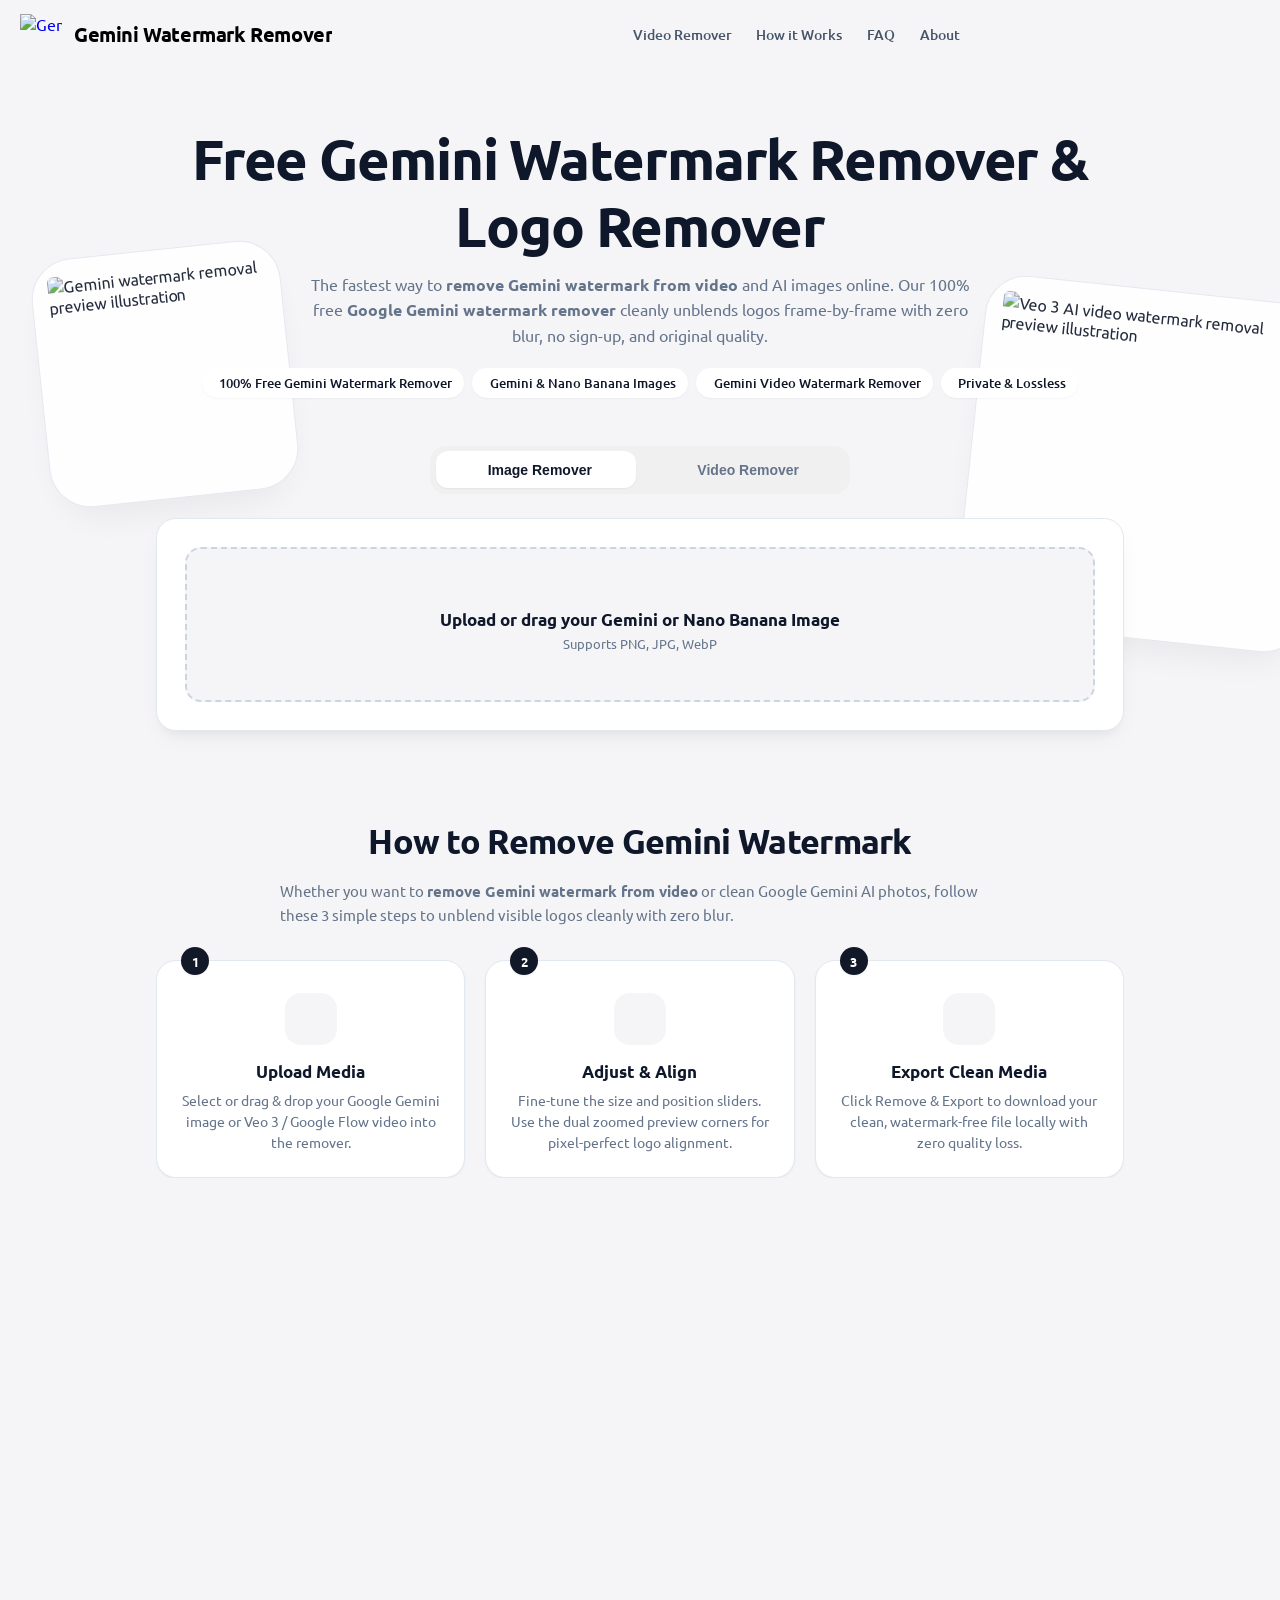
==== index.html @ 5ba31fec "added auto detect via brush" ====
<!DOCTYPE html>
<html lang="en">

<head>
  <meta charset="UTF-8" />
  <meta name="viewport" content="width=device-width, initial-scale=1.0" />
  <title>Gemini Watermark Remover &amp; Logo Remover – Free Video &amp; Image Tool</title>
  <meta name="description"
    content="Free Gemini watermark remover &amp; logo remover. Remove Google Gemini watermark from video and AI images online with zero blur, no sign-up, and original quality." />
  <meta name="keywords"
    content="gemini watermark remover, gemini logo remover, remove gemini watermark, gemini watermark remover video, gemini video watermark remover, gemini watermark remover free, remove gemini watermark from video, gemini remove watermark, gemini logo remover from video, remove watermark gemini, google flow watermark remover, gemini omni watermark remover, nano banana watermark remover, veo 3 watermark remover" />
  <meta name="robots" content="index, follow" />
  <meta name="theme-color" content="#ffffff" />
  <meta name="apple-mobile-web-app-capable" content="yes" />
  <meta name="apple-mobile-web-app-status-bar-style" content="default" />
  <meta name="apple-mobile-web-app-title" content="Gemini Remover" />
  <link rel="icon" type="image/png"
    href="./assets/favicon-96x96.png" sizes="96x96" />
  <link rel="icon" type="image/svg+xml"
    href="./assets/favicon.svg" />
  <link rel="shortcut icon" href="./assets/favicon.ico" />
  <link rel="apple-touch-icon" sizes="180x180"
    href="./assets/apple-touch-icon.png" />
  <link rel="manifest" href="./assets/site.webmanifest" />


  <!-- Open Graph / Facebook -->
  <meta property="og:site_name" content="Gemini Watermark Remover" />
  <meta property="og:type" content="website" />
  <meta property="og:title" content="Gemini Watermark Remover &amp; Logo Remover – Free Video &amp; Image Tool" />
  <meta property="og:description"
    content="Free Gemini watermark remover &amp; logo remover. Remove Google Gemini watermark from video and AI images online with zero blur, no sign-up, and original quality." />
  <meta property="og:locale" content="en_US" />

  <!-- Twitter -->
  <meta property="twitter:card" content="summary_large_image" />
  <meta property="twitter:title" content="Gemini Watermark Remover &amp; Logo Remover – Free Video &amp; Image Tool" />
  <meta property="twitter:description"
    content="Free Gemini watermark remover &amp; logo remover. Remove Google Gemini watermark from video and AI images online with zero blur, no sign-up, and original quality." />

  <!-- Structured Data (JSON-LD) -->
  <script type="application/ld+json">
{
  "@context": "https://schema.org",
  "@graph": [
    {
      "@type": [
        "SoftwareApplication",
        "WebApplication"
      ],
      "name": "Gemini Watermark Remover",
      "alternateName": [
        "Google Gemini Watermark Remover",
        "Remove Gemini Watermark",
        "Gemini Logo Remover",
        "Gemini Video Watermark Remover",
        "Gemini Watermark Remover Video",
        "Gemini Logo Remover from Video",
        "Remove Gemini Watermark from Video",
        "Gemini Watermark Remover Free",
        "Gemini Remove Watermark",
        "Google Flow Watermark Remover",
        "Gemini Omni Video Remover",
        "Gemini Nano Banana Watermark Remover",
        "Veo 3 Watermark Remover"
      ],
      "inLanguage": "en",
      "operatingSystem": "All, Web Browser",
      "applicationCategory": "MultimediaApplication",
      "applicationSubCategory": "Image and Video Editor",
      "browserRequirements": "Requires HTML5 Canvas and WebCodecs support",
      "isAccessibleForFree": true,
      "description": "Free online watermark remover and logo remover for Google Gemini videos (Omni, Flow, Veo) and AI images using mathematical alpha unblending with zero blur.",
      "offers": {
        "@type": "Offer",
        "price": "0",
        "priceCurrency": "USD"
      },
      "featureList": [
        "100% Client-Side Private Processing (No Server Uploads)",
        "Mathematical Alpha Unblending (Zero Quality Loss & No Blur)",
        "Gemini & Nano Banana Image Watermark Remover (PNG, JPG, WebP)",
        "Gemini Omni & Google Flow AI Video Watermark Remover (MP4, WebM, MOV)",
        "Google Veo 3 Video Watermark Unblending with Audio Preservation",
        "Real-time Live Tuner with Dual Zoomed Previews & Model Presets",
        "100% Free with No File Limits and No Sign-up Required"
      ]
    },
    {
      "@type": "WebSite",
      "name": "Gemini Watermark Remover",
      "alternateName": "Remove Gemini Watermark Online",
      "description": "Free online Gemini and Google Flow watermark remover for Gemini Omni videos, Veo clips, and Nano Banana AI images.",
      "inLanguage": "en"
    },
    {
      "@type": "BreadcrumbList",
      "itemListElement": [
        {
          "@type": "ListItem",
          "position": 1,
          "name": "Home"
        }
      ]
    },
    {
      "@type": "HowTo",
      "name": "How to Remove Gemini Watermark from Video &amp; Images",
      "description": "Step-by-step guide to remove visible Google Gemini watermarks and logos from AI videos and images directly in your browser without quality loss.",
      "step": [
        {
          "@type": "HowToStep",
          "position": 1,
          "name": "Upload Media",
          "text": "Select or drag & drop your Google Gemini image (PNG, JPG, WebP) or Gemini video (MP4, WebM, MOV) into the watermark remover tool."
        },
        {
          "@type": "HowToStep",
          "position": 2,
          "name": "Adjust & Align",
          "text": "Choose a model preset (Nano Banana, Omni/Flow, or Veo) or fine-tune sliders. Use the dual zoomed preview corners for pixel-perfect alignment over the visible logo."
        },
        {
          "@type": "HowToStep",
          "position": 3,
          "name": "Export Clean Media",
          "text": "Click Remove & Export to generate your watermark-free file locally in your browser with zero quality loss."
        }
      ]
    },
    {
      "@type": "FAQPage",
      "mainEntity": [
        {
          "@type": "Question",
          "name": "How to remove Gemini watermark from video and AI images?",
          "acceptedAnswer": {
            "@type": "Answer",
            "text": "To remove Gemini watermark from video (Google Flow, Gemini Omni, Veo) or Nano Banana AI images, simply upload your file into our Gemini watermark remover free tool above. Our tool mathematically unblends the transparent logo pixel-by-pixel, restoring 100% of your original media clarity without any blurry AI smudge."
          }
        },
        {
          "@type": "Question",
          "name": "How does this Gemini logo remover work?",
          "acceptedAnswer": {
            "@type": "Answer",
            "text": "Google Gemini embeds a transparent logo mask into generated images and Veo videos using alpha blending. Instead of guessing pixels like AI object removers, our Gemini logo remover applies the exact reverse mathematical formula Original = (Watermarked - Logo * Alpha) / (1 - Alpha) to unblend the watermark pixel-by-pixel with zero quality loss."
          }
        },
        {
          "@type": "Question",
          "name": "Is this Gemini watermark remover free to use?",
          "acceptedAnswer": {
            "@type": "Answer",
            "text": "Yes, our Gemini watermark remover free online tool is 100% free with no limits! There are no hidden subscription fees, no user registration required, no file count limits, and no secondary watermarks added to your exported files."
          }
        },
        {
          "@type": "Question",
          "name": "Does this tool work on Google Gemini Nano Banana images?",
          "acceptedAnswer": {
            "@type": "Answer",
            "text": "Yes! 'Nano Banana' is the widely recognized codename for Google's conversational Gemini image generation model. Our tool is optimized to detect and reverse the 4-point sparkle watermark on Nano Banana images with 100% mathematical precision and zero blur."
          }
        },
        {
          "@type": "Question",
          "name": "Can I remove watermarks from Google Flow and Gemini Omni videos?",
          "acceptedAnswer": {
            "@type": "Answer",
            "text": "Yes! Our browser engine directly cleans visible watermarks from Google Flow studio videos and Gemini Omni multimodal clips (MP4, WebM, MOV) frame-by-frame using WebCodecs, fully preserving your original audio."
          }
        },
        {
          "@type": "Question",
          "name": "Can I remove Gemini watermark from Veo 3 videos and Imagen 3 photos?",
          "acceptedAnswer": {
            "@type": "Answer",
            "text": "Yes! Our tool fully supports Google Gemini Imagen 3 / Nano Banana images (PNG, JPG, WebP) and Gemini Veo 3 / Google Flow / Omni AI videos (MP4, WebM, MOV) with full audio preservation and GPU-accelerated WebCodecs."
          }
        },
        {
          "@type": "Question",
          "name": "Can I turn off watermarks directly in Google Gemini settings?",
          "acceptedAnswer": {
            "@type": "Answer",
            "text": "No. Google Gemini does not offer any setting, toggle, or prompt command to turn off visible watermarks or SynthID. Google automatically and permanently embeds the transparent 4-point sparkle logo on all Imagen 3 images and Veo videos for AI provenance. The only reliable way to get a clean, watermark-free image or video without blurry AI inpainting is by using our free online Gemini watermark remover tool above."
          }
        },
        {
          "@type": "Question",
          "name": "What is the difference between visual Gemini logo and SynthID?",
          "acceptedAnswer": {
            "@type": "Answer",
            "text": "Visual watermarks are the transparent 4-point sparkle logos seen in the corner of images and videos, which our tool removes cleanly. SynthID is an imperceptible cryptographic watermark embedded directly into pixel noise by Google DeepMind for AI detection that does not affect visual appearance."
          }
        },
        {
          "@type": "Question",
          "name": "Why is mathematical watermark removal better than AI inpainting?",
          "acceptedAnswer": {
            "@type": "Answer",
            "text": "AI inpainting tools guess what lies beneath the watermark by blurring or smudging pixels, causing loss of detail. Mathematical alpha unblending subtracts the exact transparency values of the Gemini logo, revealing the actual sharp original pixels underneath."
          }
        },
        {
          "@type": "Question",
          "name": "Are my images and videos kept private and secure?",
          "acceptedAnswer": {
            "@type": "Answer",
            "text": "Absolutely. All image and video processing is executed 100% locally inside your web browser using HTML5 Canvas and WebCodecs APIs. Your files are never uploaded, stored, or transmitted to any external server."
          }
        },
        {
          "@type": "Question",
          "name": "What image and video file formats are supported?",
          "acceptedAnswer": {
            "@type": "Answer",
            "text": "We support all major formats: Images (PNG, JPG, WebP) and Videos (MP4, WebM, MOV) with instant browser downloads."
          }
        },
        {
          "@type": "Question",
          "name": "Can I use this Gemini watermark remover on mobile phones and tablets?",
          "acceptedAnswer": {
            "@type": "Answer",
            "text": "Yes! The website is fully mobile-responsive and works seamlessly on smartphones and tablets across iOS (Safari) and Android (Chrome/Edge/Firefox)."
          }
        }
      ]
    }
  ]
}
  </script>
  <!-- Performance Resource Hints & Font Preconnects -->
  <link rel="preconnect" href="https://fonts.googleapis.com">
  <link rel="preconnect" href="https://fonts.gstatic.com" crossorigin>
  <link rel="dns-prefetch" href="https://code.iconify.design">
  <link href="https://fonts.googleapis.com/css2?family=Ubuntu:wght@400;500;700&display=swap" rel="stylesheet">
  <link rel="stylesheet" href="./style.css" />
  <script defer src="https://code.iconify.design/iconify-icon/1.0.7/iconify-icon.min.js"></script>
</head>

<body>

  <!-- Top Navigation Header -->
  <header class="app-header">
    <div class="header-container">
      <a href="./" class="brand" title="Gemini Watermark Remover">
        <img src="./assets/logo.webp" alt="Gemini Watermark Remover Logo" width="42" height="42" decoding="async"
          fetchpriority="high" style="object-fit: cover;" />
        <div class="brand-text">
          <span class="brand-title">Gemini Watermark Remover</span>
        </div>
      </a>

      <!-- Desktop Navigation Menu -->
      <nav class="nav-menu" aria-label="Main Navigation">
        <a href="#panel-video" class="nav-link" id="nav-link-video">Video Remover</a>
        <a href="#how-it-works" class="nav-link">How it Works</a>
        <a href="#faq" class="nav-link">FAQ</a>
        <a href="./about.html" class="nav-link">About</a>

</nav>

      <!-- Hamburger Menu Toggle Button (Mobile Only) -->
      <button type="button" id="mobile-menu-btn" class="mobile-menu-toggle" aria-label="Toggle navigation menu"
        aria-expanded="false">
        <iconify-icon icon="ph:list-bold" class="icon-hamburger" width="22"></iconify-icon>
        <iconify-icon icon="ph:x-bold" class="icon-close hidden" width="22"></iconify-icon>
      </button>

      <div id="header-actions" class="header-actions">
        <!-- Mobile Navigation Menu (visible inside mobile dropdown) -->
        <div class="mobile-nav-links">
          <a href="#panel-video" class="mobile-nav-link" id="mobile-nav-link-video">
            <iconify-icon icon="ph:video-bold" width="18"></iconify-icon>
            <span>Video Remover</span>
          </a>
          <a href="#models-showcase" class="mobile-nav-link">
            <iconify-icon icon="ph:cpu-bold" width="18"></iconify-icon>
            <span>Supported Models</span>
          </a>
          <a href="#how-it-works" class="mobile-nav-link">
            <iconify-icon icon="ph:info-bold" width="18"></iconify-icon>
            <span>How it Works</span>
          </a>
          <a href="#guide" class="mobile-nav-link">
            <iconify-icon icon="ph:book-open-bold" width="18"></iconify-icon>
            <span>Removal Guide</span>
          </a>
          <a href="#comparison" class="mobile-nav-link">
            <iconify-icon icon="ph:git-diff-bold" width="18"></iconify-icon>
            <span>Comparison</span>
          </a>
          <a href="#features" class="mobile-nav-link">
            <iconify-icon icon="ph:shield-check-bold" width="18"></iconify-icon>
            <span>Features</span>
          </a>
          <a href="#faq" class="mobile-nav-link">
            <iconify-icon icon="ph:question-bold" width="18"></iconify-icon>
            <span>FAQ</span>
          </a>
          <a href="./about.html" class="mobile-nav-link">
            <iconify-icon icon="ph:info-bold" width="18"></iconify-icon>
            <span>About Us</span>
          </a>
          <a href="./contact.html" class="mobile-nav-link">
            <iconify-icon icon="ph:envelope-simple-bold" width="18"></iconify-icon>
            <span>Contact Us</span>
          </a>

        </div>

      </div>
    </div>
  </header>

  <main class="container">
    <!-- Hero Section -->
    <div class="hero-section">
      <h1 class="hero-title">Free Gemini Watermark Remover &amp; Logo Remover</h1>
      <p class="hero-description">
        The fastest way to <strong>remove Gemini watermark from video</strong> and AI images online. Our 100% free
        <strong>Google Gemini watermark remover</strong> cleanly unblends logos frame-by-frame with zero blur, no
        sign-up, and original quality.
      </p>
      <div class="hero-badges">
        <span class="hero-badge-pill"><iconify-icon icon="ph:sparkle-bold" width="15"
            style="color: #059669;"></iconify-icon> 100% Free Gemini Watermark Remover</span>
        <span class="hero-badge-pill"><iconify-icon icon="ph:image-square-bold" width="15"
            style="color: #2563eb;"></iconify-icon> Gemini &amp; Nano Banana Images</span>
        <a href="#panel-video" class="hero-badge-pill hero-badge-link" id="hero-badge-video-link"><iconify-icon
            icon="ph:video-camera-bold" width="15" style="color: #7c3aed;"></iconify-icon> Gemini Video Watermark
          Remover</a>
        <span class="hero-badge-pill"><iconify-icon icon="ph:shield-check-bold" width="15"
            style="color: #0d9488;"></iconify-icon> Private &amp; Lossless</span>
      </div>
    </div>

    <!-- Left Decorative Background Frame -->
    <div class="hero-bg-frame-container left" aria-hidden="true">
      <div class="hero-bg-frame">
        <img src="./assets/bg1.webp" alt="Gemini watermark removal preview illustration" class="hero-bg-img" width="250"
          height="250" loading="lazy" decoding="async" fetchpriority="low" />
      </div>
    </div>

    <!-- Right Decorative Background Frame -->
    <div class="hero-bg-frame-container right" aria-hidden="true">
      <div class="hero-bg-frame">
        <img src="./assets/bg2.webp" alt="Veo 3 AI video watermark removal preview illustration" class="hero-bg-img"
          width="350" height="350" loading="lazy" decoding="async" fetchpriority="low" />
      </div>
    </div>

    <!-- Tab Switcher -->
    <div class="tab-container">
      <button id="tab-image" class="tab-btn active">
        <iconify-icon icon="ph:image-bold" width="18"></iconify-icon>
        <span>Image Remover</span>
      </button>
      <button id="tab-video" class="tab-btn">
        <iconify-icon icon="ph:video-bold" width="18"></iconify-icon>
        <span>Video Remover</span>
      </button>
    </div>

    <!-- Image Removal Panel -->
    <section id="panel-image" class="card">
      <div id="img-dropzone" class="dropzone">
        <div class="dropzone-icon">
          <iconify-icon icon="ph:upload-simple-bold"></iconify-icon>
        </div>
        <p class="dropzone-title">Upload or drag your Gemini or Nano Banana Image</p>
        <p class="dropzone-sub">Supports PNG, JPG, WebP</p>
        <input id="img-input" type="file" accept="image/*" class="hidden" />
      </div>

      <!-- Image Staging Card (After Upload, Before Tuner) -->
      <div id="img-staging-card" class="staging-card hidden">
        <div class="checker staging-preview-box">
          <img id="img-staging-preview" src="" alt="Uploaded Gemini Image" />
        </div>
        <div class="staging-meta">
          <p id="img-staging-filename" class="staging-filename"></p>
          <p id="img-staging-dims" class="staging-dims"></p>
        </div>
        <div class="staging-actions">
          <button id="btn-img-auto-detect" type="button" class="btn btn-primary">
            <iconify-icon icon="ph:sparkle-bold" width="18"></iconify-icon>
            <span>Try Auto Detect</span>
          </button>
          <button id="btn-img-change-file" type="button" class="btn btn-secondary text-xs">
            <iconify-icon icon="ph:arrows-clockwise" width="16"></iconify-icon>
            <span>Change Image</span>
          </button>
        </div>
      </div>

      <!-- Image Tuner & Live Preview Container -->
      <div id="img-tuner-container" class="tuner-container hidden">
        <div id="img-detect-badge" class="detect-badge hidden"></div>
        <div class="tuner-preview-row">
          <div class="tuner-canvas-box main-box">
            <span class="canvas-title">
              <iconify-icon icon="ph:frame-corners" width="14"></iconify-icon>
              Preview (Full Frame)
            </span>
            <div class="canvas-wrapper">
              <canvas id="img-main-canvas"></canvas>
            </div>
          </div>
          <div class="tuner-canvas-box zoom-box">
            <div class="zoom-card">
              <span class="canvas-title text-blue-600">
                <iconify-icon icon="ph:magnifying-glass-plus" width="14"></iconify-icon>
                Zoomed Original
              </span>
              <div class="canvas-wrapper">
                <canvas id="img-zoom-canvas" width="200" height="200"></canvas>
              </div>
            </div>
            <div class="zoom-card">
              <span class="canvas-title text-green-600">
                <iconify-icon icon="ph:check-circle" width="14"></iconify-icon>
                Zoomed Cleaned
              </span>
              <div class="canvas-wrapper">
                <canvas id="img-zoom-cleaned-canvas" width="200" height="200"></canvas>
              </div>
            </div>
          </div>
        </div>

        <!-- Paint Tool -->
        <div class="paint-toolbar" id="img-paint-toolbar">
          <div class="paint-toolbar-row">
            <span class="tuner-preset-label">Paint Tool:</span>
            <button type="button" class="btn-paint-tool" id="btn-img-paint-toggle">
              <iconify-icon icon="ph:paint-brush-bold"></iconify-icon> Paint to locate logo
            </button>
            <button type="button" class="btn-paint-tool" id="btn-img-eraser">
              <iconify-icon icon="ph:eraser-bold"></iconify-icon> Eraser
            </button>
            <label class="paint-brush-label">
              Brush <span id="lbl-img-brush">12px</span>
              <input type="range" id="slider-img-brush" min="2" max="60" step="1" value="12" />
            </label>
            <button type="button" class="btn btn-secondary text-xs" id="btn-img-paint-clear">
              <iconify-icon icon="ph:trash"></iconify-icon> Clear paint
            </button>
          </div>
          <p class="paint-hint" id="img-paint-hint">
            Paint roughly over the logo on either preview (the zoomed one is more precise). The app uses only the painted area to locate the logo, then removes it as usual.
          </p>
        </div>

        <!-- Quick Select Model Presets -->
        <div class="tuner-preset-row">
          <span class="tuner-preset-label">Model Preset:</span>
          <div class="tuner-preset-buttons">
            <button type="button" class="btn-preset active" data-preset="new" id="btn-preset-img-nano">
              <iconify-icon icon="ph:sparkle-bold"></iconify-icon> Gemini / Nano Banana (Adaptive)
            </button>
            <button type="button" class="btn-preset" data-preset="classic" id="btn-preset-img-classic">
              <iconify-icon icon="ph:corners-out"></iconify-icon> Classic Corner (Fixed)
            </button>
          </div>
        </div>

        <div class="tuner-sliders mt-2">
          <div class="slider-group">
            <div class="tuner-slider-label">
              <span>Strength (Gain)</span>
              <span id="lbl-img-gain">0.60x</span>
            </div>
            <input type="range" id="slider-img-gain" min="0.1" max="3" step="0.05" value="0.6" />
          </div>
          <div class="slider-group">
            <div class="tuner-slider-label">
              <span>Size Scale</span>
              <span id="lbl-img-scale">1.00x</span>
            </div>
            <input type="range" id="slider-img-scale" min="0.5" max="2" step="0.05" value="1.0" />
          </div>
          <div class="slider-group">
            <div class="tuner-slider-label">
              <span>Position X</span>
              <span id="lbl-img-offset-x">-128px</span>
            </div>
            <input type="range" id="slider-img-offset-x" min="-250" max="150" step="1" value="-128" />
          </div>
          <div class="slider-group">
            <div class="tuner-slider-label">
              <span>Position Y</span>
              <span id="lbl-img-offset-y">-128px</span>
            </div>
            <input type="range" id="slider-img-offset-y" min="-250" max="150" step="1" value="-128" />
          </div>
        </div>

        <div class="tuner-actions">
          <button id="btn-img-change-file-tuner" class="btn btn-secondary text-xs" type="button">
            <iconify-icon icon="ph:arrows-clockwise"></iconify-icon> Change Image
          </button>
          <button id="btn-img-reset-sliders" class="btn btn-secondary text-xs">
            <iconify-icon icon="ph:arrow-counter-clockwise"></iconify-icon> Reset Sliders
          </button>
          <button id="btn-img-export" class="btn btn-primary">
            <iconify-icon icon="ph:eraser"></iconify-icon> Remove &amp; Export Image
          </button>
        </div>
      </div>

      <div id="img-results" class="hidden mt-4"></div>
    </section>

    <!-- Video Removal Panel -->
    <section id="panel-video" class="card hidden">
      <div id="video-dropzone" class="dropzone">
        <div class="dropzone-icon">
          <iconify-icon icon="ph:video-bold"></iconify-icon>
        </div>
        <p class="dropzone-title">Upload or drag a Gemini Omni, Google Flow, or Veo video</p>
        <p class="dropzone-sub">Supports MP4, WebM, MOV</p>
        <input id="video-input" type="file" accept="video/*" class="hidden" />
      </div>

      <!-- Video Staging Card (After Upload, Before Tuner) -->
      <div id="video-staging-card" class="staging-card hidden">
        <div class="checker staging-preview-box">
          <img id="video-staging-preview" src="" alt="Uploaded Video Preview" />
        </div>
        <div class="staging-meta">
          <p id="video-staging-filename" class="staging-filename"></p>
          <p id="video-staging-dims" class="staging-dims"></p>
        </div>
        <div class="staging-actions">
          <button id="btn-video-auto-detect" type="button" class="btn btn-primary">
            <iconify-icon icon="ph:sparkle-bold" width="18"></iconify-icon>
            <span>Try Auto Detect</span>
          </button>
          <button id="btn-video-change-file" type="button" class="btn btn-secondary text-xs">
            <iconify-icon icon="ph:arrows-clockwise" width="16"></iconify-icon>
            <span>Change Video</span>
          </button>
        </div>
      </div>

      <!-- Video Tuner & Live Preview Container -->
      <div id="video-tuner-container" class="tuner-container hidden">
        <div id="video-detect-badge" class="detect-badge hidden"></div>
        <div class="tuner-preview-row">
          <div class="tuner-canvas-box main-box">
            <span class="canvas-title">
              <iconify-icon icon="ph:frame-corners" width="14"></iconify-icon>
              Preview (Full Frame)
            </span>
            <div class="canvas-wrapper">
              <canvas id="video-main-canvas"></canvas>
            </div>
          </div>
          <div class="tuner-canvas-box zoom-box">
            <div class="zoom-card">
              <span class="canvas-title text-blue-600">
                <iconify-icon icon="ph:magnifying-glass-plus" width="14"></iconify-icon>
                Zoomed Original
              </span>
              <div class="canvas-wrapper">
                <canvas id="video-zoom-canvas" width="200" height="200"></canvas>
              </div>
            </div>
            <div class="zoom-card">
              <span class="canvas-title text-green-600">
                <iconify-icon icon="ph:check-circle" width="14"></iconify-icon>
                Zoomed Cleaned
              </span>
              <div class="canvas-wrapper">
                <canvas id="video-zoom-cleaned-canvas" width="200" height="200"></canvas>
              </div>
            </div>
          </div>
        </div>

        <!-- Quick Select Video Model Presets -->
        <div class="tuner-preset-row">
          <span class="tuner-preset-label">Model Preset:</span>
          <div class="tuner-preset-buttons">
            <button type="button" class="btn-preset active" data-preset="veo" id="btn-preset-vid-omni">
              <iconify-icon icon="ph:video-camera-bold"></iconify-icon> Gemini Omni &amp; Flow (Adaptive)
            </button>
            <button type="button" class="btn-preset" data-preset="corner" id="btn-preset-vid-veo">
              <iconify-icon icon="ph:corners-out"></iconify-icon> Veo (Corner)
            </button>
            <button type="button" class="btn-preset" data-preset="sparkle" id="btn-preset-vid-sparkle">
              <iconify-icon icon="ph:sparkle-bold"></iconify-icon> Standard Sparkle
            </button>
          </div>
        </div>

        <div class="tuner-sliders mt-2">
          <div class="slider-group">
            <div class="tuner-slider-label">
              <span>Strength (Gain)</span>
              <span id="lbl-video-gain">0.60x</span>
            </div>
            <input type="range" id="slider-video-gain" min="0.1" max="3" step="0.05" value="0.6" />
          </div>
          <div class="slider-group">
            <div class="tuner-slider-label">
              <span>Size Scale</span>
              <span id="lbl-video-scale">1.00x</span>
            </div>
            <input type="range" id="slider-video-scale" min="0.5" max="2" step="0.05" value="1.0" />
          </div>
          <div class="slider-group">
            <div class="tuner-slider-label">
              <span>Position X</span>
              <span id="lbl-video-offset-x">-24px</span>
            </div>
            <input type="range" id="slider-video-offset-x" min="-150" max="150" step="1" value="-24" />
          </div>
          <div class="slider-group">
            <div class="tuner-slider-label">
              <span>Position Y</span>
              <span id="lbl-video-offset-y">-24px</span>
            </div>
            <input type="range" id="slider-video-offset-y" min="-150" max="150" step="1" value="-24" />
          </div>
        </div>

        <div class="tuner-actions">
          <button id="btn-video-change-file-tuner" class="btn btn-secondary text-xs" type="button">
            <iconify-icon icon="ph:arrows-clockwise"></iconify-icon> Change Video
          </button>
          <button id="btn-video-reset-sliders" class="btn btn-secondary text-xs">
            <iconify-icon icon="ph:arrow-counter-clockwise"></iconify-icon> Reset Sliders
          </button>
          <button id="btn-video-export" class="btn btn-primary">
            <iconify-icon icon="ph:eraser"></iconify-icon> Remove &amp; Export Video MP4
          </button>
        </div>
      </div>

      <!-- Processing Progress -->
      <div id="video-status" class="hidden mt-4 text-center">
        <p class="mb-2">Cleaning &amp; Encoding Video...</p>
        <div class="progress-bar-container">
          <div id="video-progress-bar" class="progress-bar-fill"></div>
        </div>
        <p id="video-progress-text" class="progress-text">0%</p>
      </div>

      <div id="video-results" class="hidden mt-4"></div>
    </section>

    <!-- How It Works Step-by-Step Section -->
    <section id="how-it-works" class="how-it-works-section">
      <h2 class="section-title">How to Remove Gemini Watermark</h2>
      <p class="guide-subtitle" style="margin-bottom: 2rem;">
        Whether you want to <strong>remove Gemini watermark from video</strong> or clean Google Gemini AI photos, follow
        these 3 simple steps to unblend visible logos cleanly with zero blur.
      </p>
      <div class="steps-grid">
        <div class="step-card">
          <div class="step-badge">1</div>
          <div class="step-icon">
            <iconify-icon icon="ph:upload-simple" width="26"></iconify-icon>
          </div>
          <h3 class="step-title">Upload Media</h3>
          <p class="step-desc">
            Select or drag &amp; drop your Google Gemini image or Veo 3 / Google Flow video into the remover.
          </p>
        </div>

        <div class="step-card">
          <div class="step-badge">2</div>
          <div class="step-icon">
            <iconify-icon icon="ph:sliders-horizontal" width="26"></iconify-icon>
          </div>
          <h3 class="step-title">Adjust &amp; Align</h3>
          <p class="step-desc">
            Fine-tune the size and position sliders. Use the dual zoomed preview corners for pixel-perfect logo
            alignment.
          </p>
        </div>

        <div class="step-card">
          <div class="step-badge">3</div>
          <div class="step-icon">
            <iconify-icon icon="ph:download-simple" width="26"></iconify-icon>
          </div>
          <h3 class="step-title">Export Clean Media</h3>
          <p class="step-desc">
            Click Remove &amp; Export to download your clean, watermark-free file locally with zero quality loss.
          </p>
        </div>
      </div>
    </section>

    <!-- Before & After Comparison Section -->
    <section id="comparison" class="comparison-section">
      <div class="comparison-layout">
        <!-- Left Side: Title & Description -->
        <div class="comparison-content">
          <h2 class="comparison-title">Before &amp; After: Gemini Watermark &amp; Logo Remover</h2>
          <p class="comparison-subtitle">
            Instead of blurry AI inpainting, our <strong>Gemini logo remover</strong> uses <strong>exact mathematical
              alpha unblending</strong> to
            subtract the transparent Gemini watermark mask pixel-by-pixel—restoring 100% of your original image quality.
          </p>
        </div>

        <!-- Right Side: Both Before and After Images -->
        <div class="comparison-media">
          <div class="comparison-card">
            <span class="comparison-badge badge-before">
              <iconify-icon icon="ph:x-circle" width="14"></iconify-icon> Before
            </span>
            <div class="comparison-img-wrapper checker">
              <img src="./assets/before.webp" alt="Google Gemini image with visible watermark logo before removal"
                width="400" height="400" loading="lazy" decoding="async" />
            </div>
          </div>

          <div class="comparison-card">
            <span class="comparison-badge badge-after">
              <iconify-icon icon="ph:check-circle" width="14"></iconify-icon> After
            </span>
            <div class="comparison-img-wrapper checker">
              <img src="./assets/after.webp"
                alt="Clean Google Gemini image after watermark and logo removal with zero quality loss" width="400"
                height="400" loading="lazy" decoding="async" />
            </div>
          </div>
        </div>
      </div>
    </section>

    <!-- Gemini Watermark Methods Guide -->
    <section id="guide" class="guide-section">
      <div class="guide-header">
        <h2 class="section-title">How to Remove Google Gemini Watermark &amp; Logo</h2>
        <p class="guide-subtitle">
          Can you turn off Gemini watermarks in settings? No setting exists—Google mandates visual watermarks on all AI media.
          Use our specialized tools below to restore 100% original pixel clarity.
        </p>
      </div>

      <!-- Settings Myth vs Reality Notice Box -->
      <div class="settings-myth-box" data-nosnippet>
        <div class="myth-badge">
          <iconify-icon icon="ph:warning-circle-bold" width="18"></iconify-icon>
          <span>Can You Disable Watermarks in Google Gemini Settings or Prompts?</span>
        </div>
        <p class="myth-text">
          <strong>No, there is no setting to turn off watermarks in Google Gemini.</strong> Google automatically and permanently embeds the transparent 4-point sparkle logo on all Imagen 3 photos and Veo videos for AI safety and provenance. Negative prompts (such as <em>"no watermark"</em> or <em>"clean image"</em>) are ignored by Google's backend pipeline.
        </p>
        <p class="myth-solution">
          <strong>The only verified solution:</strong> Upload your file into our free client-side tool. Our mathematical alpha unblender reverse-engineers the exact transparency values to recover original pixels with <strong>zero blur and zero quality loss</strong>.
        </p>
      </div>

      <div class="methods-grid">
        <!-- Card 1: Gemini Image Watermark Removal -->
        <div class="method-card featured-method">
          <div class="method-badge tool-badge">
            <iconify-icon icon="ph:image-bold" width="14"></iconify-icon>
            Method 1: Gemini Images (Imagen 3 &amp; Nano Banana)
          </div>
          <h3 class="method-title">Remove Sparkle Logo from Gemini Photos</h3>
          <p class="method-desc">
            Instantly unblend transparent corner watermarks from Imagen 3 photos, Gemini chat generations, and Nano Banana illustrations without blurry AI inpainting.
          </p>

          <ol class="method-steps">
            <li class="method-step-item">
              <span class="step-num-pill">1</span>
              <div class="step-text">
                <strong>Upload Image:</strong> Drag &amp; drop your Gemini image (PNG, JPG, or WebP) into the image remover above.
              </div>
            </li>
            <li class="method-step-item">
              <span class="step-num-pill">2</span>
              <div class="step-text">
                <strong>Instant Alpha Unblending:</strong> Our engine applies mathematical reverse-alpha subtraction to reconstruct original pixel values under the logo.
              </div>
            </li>
            <li class="method-step-item">
              <span class="step-num-pill">3</span>
              <div class="step-text">
                <strong>Download Lossless File:</strong> Preview the split-screen zoom comparison and export your clean, full-resolution image directly to your device.
              </div>
            </li>
          </ol>

          <div class="method-action">
            <a href="#panel-image" class="btn btn-primary method-btn">
              <iconify-icon icon="ph:arrow-up-bold" width="16"></iconify-icon>
              <span>Use Free Image Watermark Remover</span>
            </a>
          </div>
        </div>

        <!-- Card 2: Gemini & Veo Video Watermark Removal -->
        <div class="method-card featured-method">
          <div class="method-badge video-badge-card">
            <iconify-icon icon="ph:video-camera-bold" width="14"></iconify-icon>
            Method 2: Gemini &amp; Veo Videos (Flow, Omni, Veo 3)
          </div>
          <h3 class="method-title">Clean Watermarks from Gemini AI Video Clips</h3>
          <p class="method-desc">
            Frame-by-frame hardware-accelerated watermark removal for Google Flow, Gemini Omni multimodal clips, and Veo 3 videos with 100% original audio preservation.
          </p>

          <ol class="method-steps">
            <li class="method-step-item">
              <span class="step-num-pill">1</span>
              <div class="step-text">
                <strong>Upload AI Video:</strong> Drop your MP4, WebM, or MOV clip into our high-performance Video Remover tab.
              </div>
            </li>
            <li class="method-step-item">
              <span class="step-num-pill">2</span>
              <div class="step-text">
                <strong>WebCodecs GPU Processing:</strong> High-speed in-browser decoding cleans every video frame without server lag or quality compression.
              </div>
            </li>
            <li class="method-step-item">
              <span class="step-num-pill">3</span>
              <div class="step-text">
                <strong>Export Clean HD Video:</strong> Download your finished watermark-free video with pristine visual clarity and original multi-track audio intact.
              </div>
            </li>
          </ol>

          <div class="method-action">
            <a href="#panel-video" class="btn btn-primary method-btn">
              <iconify-icon icon="ph:play-bold" width="16"></iconify-icon>
              <span>Use Free Video Watermark Remover</span>
            </a>
          </div>
        </div>
      </div>

      <!-- SynthID vs Visible Watermark Callout Box -->
      <div class="synthid-card">
        <div class="synthid-header">
          <div>
            <h4 class="synthid-title">Visible Gemini Logo vs SynthID Digital Watermark</h4>
            <p class="synthid-sub">Understanding Google's two-layer AI protection mechanism</p>
          </div>
        </div>
        <div class="synthid-grid">
          <div class="synthid-col">
            <strong class="synthid-col-title"><iconify-icon icon="ph:eye-bold" width="16"></iconify-icon> 1. Visible
              Gemini Logo</strong>
            <p>The semi-transparent white 4-point sparkle logo rendered in the corner of images and Veo videos. This is
              what our
              Gemini watermark remover cleans mathematically with zero quality loss.</p>
          </div>
          <div class="synthid-col">
            <strong class="synthid-col-title"><iconify-icon icon="ph:fingerprint-bold" width="16"></iconify-icon> 2.
              SynthID (Imperceptible Metadata)</strong>
            <p>An invisible cryptographic watermark developed by Google DeepMind embedded directly into image pixel
              noise and audio tracks for AI detection. It does not affect visible image aesthetics.</p>
          </div>
        </div>
      </div>
    </section>

    <!-- Supported Google AI Models & Media Showcase Section -->
    <section id="models-showcase" class="models-section">
      <div class="models-header">
        <h2 class="section-title">Supported Google AI Models &amp; Media</h2>
        <p class="models-subtitle">
          Our browser-based mathematical unblending engine is custom-calibrated for visible watermarks across Google's
          entire generative media lineup.
        </p>
      </div>

      <div class="models-grid">
        <!-- Model 1: Gemini Nano Banana -->
        <div class="model-card">
          <div class="model-card-header">
            <div class="model-badge badge-image">
              <iconify-icon icon="ph:image-square-bold" width="16"></iconify-icon> AI Image Model
            </div>
            <span class="model-format-tag">PNG · JPG · WebP</span>
          </div>
          <h3 class="model-name">Google Gemini "Nano Banana"</h3>
          <p class="model-desc">
            Known throughout developer and benchmark communities as "Nano Banana," Google's conversational Gemini image
            generation engine embeds a semi-transparent 4-point sparkle watermark in the corner. Our tool reverses the
            exact alpha blending formula to recover 100% original pixel clarity.
          </p>
          <ul class="model-features">
            <li><iconify-icon icon="ph:check-bold"></iconify-icon> Adaptive inset &amp; corner watermark support</li>
            <li><iconify-icon icon="ph:check-bold"></iconify-icon> Zero blur, zero AI hallucination</li>
            <li><iconify-icon icon="ph:check-bold"></iconify-icon> Instant lossless PNG download</li>
          </ul>
        </div>

        <!-- Model 2: Google Flow -->
        <div class="model-card">
          <div class="model-card-header">
            <div class="model-badge badge-video">
              <iconify-icon icon="ph:film-slate-bold" width="16"></iconify-icon> AI Creative Studio
            </div>
            <span class="model-format-tag">MP4 · WebM · MOV</span>
          </div>
          <h3 class="model-name">Google Flow Studio Videos</h3>
          <p class="model-desc">
            Google Flow is the creative workspace for directing scenes, combining Veo video generation and audio tracks.
            Flow exports carry visible corner logos that can distract from your creative vision. We clean every frame
            locally in your browser.
          </p>
          <ul class="model-features">
            <li><iconify-icon icon="ph:check-bold"></iconify-icon> Frame-by-frame mathematical unblending</li>
            <li><iconify-icon icon="ph:check-bold"></iconify-icon> Hardware-accelerated WebCodecs processing</li>
            <li><iconify-icon icon="ph:check-bold"></iconify-icon> 100% original audio preservation</li>
          </ul>
        </div>

        <!-- Model 3: Gemini Omni -->
        <div class="model-card">
          <div class="model-card-header">
            <div class="model-badge badge-video">
              <iconify-icon icon="ph:video-camera-bold" width="16"></iconify-icon> Multimodal Video
            </div>
            <span class="model-format-tag">MP4 · WebM · MOV</span>
          </div>
          <h3 class="model-name">Gemini Omni Video Generations</h3>
          <p class="model-desc">
            Google DeepMind's native multimodal Gemini Omni models deliver "Any-Input-to-Video" capabilities and
            conversational video manipulation. Video clips rendered by Gemini Omni feature visible sparkle overlays,
            which our engine unblends with zero blur.
          </p>
          <ul class="model-features">
            <li><iconify-icon icon="ph:check-bold"></iconify-icon> Compatible with conversational video edits</li>
            <li><iconify-icon icon="ph:check-bold"></iconify-icon> Real-time live tuner with dual preview</li>
            <li><iconify-icon icon="ph:check-bold"></iconify-icon> Private processing with zero cloud uploads</li>
          </ul>
        </div>

        <!-- Model 4: Google Veo / Veo 3 -->
        <div class="model-card">
          <div class="model-card-header">
            <div class="model-badge badge-video">
              <iconify-icon icon="ph:video-bold" width="16"></iconify-icon> Cinematic Video
            </div>
            <span class="model-format-tag">MP4 · WebM · MOV</span>
          </div>
          <h3 class="model-name">Google DeepMind Veo / Veo 3</h3>
          <p class="model-desc">
            DeepMind's state-of-the-art cinematic video generation model creates stunning 1080p clips with corner
            watermark branding. Our tool decodes each frame, removes the watermark mask mathematically, and exports
            pristine video.
          </p>
          <ul class="model-features">
            <li><iconify-icon icon="ph:check-bold"></iconify-icon> Supports Veo 2 and Veo 3 outputs</li>
            <li><iconify-icon icon="ph:check-bold"></iconify-icon> Lossless mathematical reconstruction</li>
            <li><iconify-icon icon="ph:check-bold"></iconify-icon> Completely free with no subscriptions</li>
          </ul>
        </div>
      </div>
    </section>

    <!-- Dedicated Video Watermark Remover Guide (SEO Optimized) -->
    <section id="video-guide" class="video-guide-section">
      <div class="video-guide-card">
        <div class="video-guide-header">
          <div class="method-badge tool-badge">
            <iconify-icon icon="ph:video-camera-bold" width="14"></iconify-icon>
            Gemini Video Watermark Remover
          </div>
          <h2 class="video-guide-title">Gemini Video Watermark Remover &amp; Logo Remover</h2>
          <p class="video-guide-desc">
            Looking for a fast, free <strong>gemini logo remover from video</strong>? Our browser-based engine applies
            mathematical alpha unblending to <strong>remove Gemini watermark from video</strong> (Google Flow, Gemini Omni &amp; Veo)
            frame-by-frame with full audio track preservation and zero blur.
          </p>
        </div>

        <div class="video-guide-steps-grid">
          <div class="video-guide-step">
            <span class="step-num-pill">1</span>
            <div class="video-guide-step-content">
              <strong>Select Video Mode</strong>
              <p>Switch to the <strong>Video Remover</strong> tab above or click the button below to activate the video
                canvas.</p>
            </div>
          </div>

          <div class="video-guide-step">
            <span class="step-num-pill">2</span>
            <div class="video-guide-step-content">
              <strong>Upload Video Clip</strong>
              <p>Drag and drop your Google Flow, Gemini Omni, or Veo 3 generated video (supports MP4, WebM, and MOV
                formats).</p>
            </div>
          </div>

          <div class="video-guide-step">
            <span class="step-num-pill">3</span>
            <div class="video-guide-step-content">
              <strong>Frame-by-Frame Unblending</strong>
              <p>Hardware-accelerated WebCodecs decodes each frame, removing the watermark mask while keeping the
                original audio track intact.</p>
            </div>
          </div>

          <div class="video-guide-step">
            <span class="step-num-pill">4</span>
            <div class="video-guide-step-content">
              <strong>Download Clean MP4</strong>
              <p>Export your crystal-clear, watermark-free video directly to your device with zero cloud uploads.</p>
            </div>
          </div>
        </div>

        <div class="video-guide-cta">
          <a href="#panel-video" class="btn btn-primary method-btn" id="btn-cta-video-guide">
            <iconify-icon icon="ph:video-camera-bold" width="16"></iconify-icon>
            <span>Open Video Watermark Remover</span>
          </a>
        </div>
      </div>
    </section>

    <!-- Features Section (SEO Optimized) -->
    <section id="features" class="features-section">
      <h2 class="section-title">Why Choose Our Gemini Logo &amp; Watermark Remover?</h2>
      <div class="features-grid">
        <div class="feature-card">
          <iconify-icon icon="ph:shield-check" class="feature-icon" width="24"></iconify-icon>
          <div class="feature-card-body">
            <h3 class="feature-card-title">100% Private &amp; Local</h3>
            <p class="feature-card-desc">
              All media is processed completely inside your browser using HTML5 Canvas and WebCodecs. Your photos and
              videos never get uploaded to any external server.
            </p>
          </div>
        </div>

        <div class="feature-card">
          <iconify-icon icon="ph:cube-transparent" class="feature-icon" width="24"></iconify-icon>
          <div class="feature-card-body">
            <h3 class="feature-card-title">Zero Blur Mathematical Precision</h3>
            <p class="feature-card-desc">
              Reverses Google Gemini's exact transparent alpha blending formula instead of blurry AI inpainting,
              restoring 100% of your original pixel clarity.
            </p>
          </div>
        </div>

        <div class="feature-card">
          <iconify-icon icon="ph:video" class="feature-icon" width="24"></iconify-icon>
          <div class="feature-card-body">
            <h3 class="feature-card-title">Gemini Video Watermark Remover</h3>
            <p class="feature-card-desc">
              Easily remove Gemini watermark from video clips (Gemini Omni, Google Flow &amp; Veo 3) with fast
              frame-by-frame processing and original audio track preservation.
            </p>
          </div>
        </div>

        <div class="feature-card">
          <iconify-icon icon="ph:sliders-horizontal" class="feature-icon" width="24"></iconify-icon>
          <div class="feature-card-body">
            <h3 class="feature-card-title">Live Tuner &amp; Dual Preview</h3>
            <p class="feature-card-desc">
              Adjust strength, scale, and offset in real-time. Use the side-by-side zoomed original and cleaned preview
              windows for exact logo alignment.
            </p>
          </div>
        </div>

        <div class="feature-card">
          <iconify-icon icon="ph:file-image" class="feature-icon" width="24"></iconify-icon>
          <div class="feature-card-body">
            <h3 class="feature-card-title">Multi-Format Support</h3>
            <p class="feature-card-desc">
              Works effortlessly with PNG, JPG, WebP images, as well as MP4, WebM, and MOV video formats with instant
              browser downloads.
            </p>
          </div>
        </div>

        <div class="feature-card">
          <iconify-icon icon="ph:lightning" class="feature-icon" width="24"></iconify-icon>
          <div class="feature-card-body">
            <h3 class="feature-card-title">Gemini Watermark Remover Free Online</h3>
            <p class="feature-card-desc">
              Enjoy our Gemini watermark remover free online with no signup required, no subscription fees, no file
              count limits, and no secondary watermarks added to your cleaned output files.
            </p>
          </div>
        </div>
      </div>
    </section>

    <!-- FAQ Section (Adaptive Desktop & Mobile Design) -->
    <section id="faq" class="faq-section">
      <div class="faq-layout">
        <!-- Desktop Sticky Left Header -->
        <div class="faq-header-col">
          <h2 class="faq-title">Frequently Asked Questions</h2>
          <p class="faq-subtitle">
            Everything you need to know about our free online Gemini watermark and logo removal tool.
          </p>
        </div>

        <!-- Right Accordion List -->
        <div class="faq-list-col">
          <div class="faq-container">
            <details class="faq-item">
              <summary class="faq-question">
                <div class="faq-q-left">
                  <span class="faq-num">01</span>
                  <span>How to remove Gemini watermark from video and AI images?</span>
                </div>
                <iconify-icon icon="ph:caret-down-bold" class="faq-icon" width="16"></iconify-icon>
              </summary>
              <div class="faq-answer">
                To <strong>remove Gemini watermark from video</strong> (Google Flow, Gemini Omni, Veo) or AI
                images, simply drag &amp; drop your file into our <strong>Gemini watermark remover free</strong> tool
                above. Whether you need to clean video clips or remove transparent sparkle logos from AI photos, our tool
                mathematically unblends the watermark pixel-by-pixel, restoring 100% of your original media
                clarity without any blurry AI smudge.
              </div>
            </details>

            <details class="faq-item">
              <summary class="faq-question">
                <div class="faq-q-left">
                  <span class="faq-num">02</span>
                  <span>Does this tool work on Google Gemini "Nano Banana" images?</span>
                </div>
                <iconify-icon icon="ph:caret-down-bold" class="faq-icon" width="16"></iconify-icon>
              </summary>
              <div class="faq-answer">
                Yes! "Nano Banana" is the widely recognized community and industry codename for Google's conversational
                Gemini image generation engine. Our tool is optimized to detect and reverse the 4-point sparkle
                watermark on Nano Banana images with 100% mathematical precision and zero blur.
              </div>
            </details>

            <details class="faq-item">
              <summary class="faq-question">
                <div class="faq-q-left">
                  <span class="faq-num">03</span>
                  <span>Can I remove watermarks from Google Flow and Gemini Omni videos?</span>
                </div>
                <iconify-icon icon="ph:caret-down-bold" class="faq-icon" width="16"></iconify-icon>
              </summary>
              <div class="faq-answer">
                Yes! Our browser engine directly cleans visible watermarks from Google Flow studio videos and Gemini
                Omni multimodal clips (MP4, WebM, MOV) frame-by-frame using WebCodecs, fully preserving your original
                audio track and video resolution.
              </div>
            </details>

            <details class="faq-item">
              <summary class="faq-question">
                <div class="faq-q-left">
                  <span class="faq-num">04</span>
                  <span>How does this mathematical logo remover work?</span>
                </div>
                <iconify-icon icon="ph:caret-down-bold" class="faq-icon" width="16"></iconify-icon>
              </summary>
              <div class="faq-answer">
                Google Gemini embeds a transparent logo mask into generated images and videos using alpha blending.
                Instead of guessing pixels like AI object removers, our watermark remover applies the exact reverse
                mathematical formula <code>Original = (Watermarked - Logo * Alpha) / (1 - Alpha)</code> to unblend the
                watermark pixel-by-pixel with zero quality loss.
              </div>
            </details>

            <details class="faq-item">
              <summary class="faq-question">
                <div class="faq-q-left">
                  <span class="faq-num">05</span>
                  <span>Is this Gemini watermark remover completely free to use?</span>
                </div>
                <iconify-icon icon="ph:caret-down-bold" class="faq-icon" width="16"></iconify-icon>
              </summary>
              <div class="faq-answer">
                Yes, our <strong>Gemini watermark remover free</strong> online tool is 100% free with no limits! There
                are no hidden subscription fees, no user registration
                required, no file count limits, and no secondary watermarks added to your exported files.
              </div>
            </details>

            <details class="faq-item">
              <summary class="faq-question">
                <div class="faq-q-left">
                  <span class="faq-num">06</span>
                  <span>Can I remove Gemini watermark from Veo 3 videos and Imagen 3 photos?</span>
                </div>
                <iconify-icon icon="ph:caret-down-bold" class="faq-icon" width="16"></iconify-icon>
              </summary>
              <div class="faq-answer">
                Yes! Our tool fully supports Google Gemini Imagen 3 / Nano Banana images (PNG, JPG, WebP) and Gemini Veo
                3 AI videos
                (MP4, WebM, MOV) with full audio preservation and GPU-accelerated WebCodecs.
              </div>
            </details>

            <details class="faq-item">
              <summary class="faq-question">
                <div class="faq-q-left">
                  <span class="faq-num">07</span>
                  <span>Can I turn off watermarks directly in Google Gemini settings?</span>
                </div>
                <iconify-icon icon="ph:caret-down-bold" class="faq-icon" width="16"></iconify-icon>
              </summary>
              <div class="faq-answer">
                No. Google Gemini does not provide any setting, toggle, or prompt command to disable visible
                watermarks or SynthID metadata. Google permanently embeds the 4-point sparkle logo on all Imagen 3
                and Veo AI outputs for attribution. The only way to remove it cleanly without blur is by unblending
                it with our free client-side tool above.
              </div>
            </details>

            <details class="faq-item">
              <summary class="faq-question">
                <div class="faq-q-left">
                  <span class="faq-num">08</span>
                  <span>What is the difference between visual Gemini logo and SynthID?</span>
                </div>
                <iconify-icon icon="ph:caret-down-bold" class="faq-icon" width="16"></iconify-icon>
              </summary>
              <div class="faq-answer">
                Visual watermarks are the transparent 4-point sparkle logos seen in the corner of images and videos,
                which our tool removes cleanly. SynthID is an imperceptible cryptographic watermark embedded directly
                into pixel noise by Google DeepMind for AI detection that does not affect visual appearance.
              </div>
            </details>

            <details class="faq-item">
              <summary class="faq-question">
                <div class="faq-q-left">
                  <span class="faq-num">09</span>
                  <span>Why is mathematical watermark removal better than AI inpainting?</span>
                </div>
                <iconify-icon icon="ph:caret-down-bold" class="faq-icon" width="16"></iconify-icon>
              </summary>
              <div class="faq-answer">
                AI inpainting tools guess what lies beneath the watermark by blurring or smudging pixels, causing loss
                of detail. Mathematical alpha unblending subtracts the exact transparency values of the Gemini logo,
                revealing the actual sharp original pixels underneath.
              </div>
            </details>

            <details class="faq-item">
              <summary class="faq-question">
                <div class="faq-q-left">
                  <span class="faq-num">10</span>
                  <span>Are my images and videos kept private and secure?</span>
                </div>
                <iconify-icon icon="ph:caret-down-bold" class="faq-icon" width="16"></iconify-icon>
              </summary>
              <div class="faq-answer">
                Absolutely. All image and video processing is executed 100% locally inside your web browser using HTML5
                Canvas and WebCodecs APIs. Your files are never uploaded, stored, or transmitted to any external server.
              </div>
            </details>

            <details class="faq-item">
              <summary class="faq-question">
                <div class="faq-q-left">
                  <span class="faq-num">11</span>
                  <span>What image and video file formats are supported?</span>
                </div>
                <iconify-icon icon="ph:caret-down-bold" class="faq-icon" width="16"></iconify-icon>
              </summary>
              <div class="faq-answer">
                We support all major formats: Images (PNG, JPG, WebP) and Videos (MP4, WebM, MOV) with instant browser
                downloads.
              </div>
            </details>

            <details class="faq-item">
              <summary class="faq-question">
                <div class="faq-q-left">
                  <span class="faq-num">12</span>
                  <span>Can I use this Gemini watermark remover on mobile phones and tablets?</span>
                </div>
                <iconify-icon icon="ph:caret-down-bold" class="faq-icon" width="16"></iconify-icon>
              </summary>
              <div class="faq-answer">
                Yes! The website is fully mobile-responsive and works seamlessly on smartphones and tablets across iOS
                (Safari) and Android (Chrome/Edge/Firefox).
              </div>
            </details>
          </div>
        </div>
      </div>
    </section>

    <!-- Footer -->
    <footer class="app-footer">
      <div class="footer-content">
<div class="footer-links">
          <a href="./about.html" class="footer-link">About Us</a>
          <span class="footer-dot">•</span>
          <a href="./contact.html" class="footer-link">Contact</a>
          <span class="footer-dot">•</span>
          <a href="./privacy-policy.html" class="footer-link">Privacy Policy</a>
          <span class="footer-dot">•</span>
          <a href="./terms-of-service.html" class="footer-link">Terms of Service</a>
          <span class="footer-dot">•</span>
          <a href="./disclaimer.html" class="footer-link">Disclaimer &amp; DMCA</a>
        </div>

        <p class="footer-sub">
          100% Free &amp; Private • All media processed locally in your browser
        </p>
      </div>
    </footer>
  </main>

  <script src="./main.js"></script>
</body>

</html>
---- style.css ----
/* ── Gemini Watermark Remover Design System ── */
:root {
  --bg-primary: #F5F5F7;
  --bg-card: #ffffff;
  --bg-card-border: #e2e8f0;
  --bg-header: rgba(245, 245, 247, 0.85);

  --text-main: #0f172a;
  --text-muted: #64748b;
  --text-light: #d8dadd;

  --brand-primary: #4f46e5;
  --brand-primary-hover: #4338ca;
  --brand-gradient: linear-gradient(135deg, #6366f1 0%, #4f46e5 50%, #3730a3 100%);
  --brand-glow: rgba(99, 102, 241, 0.15);

  --accent-blue: #2563eb;
  --accent-green: #16a34a;

  --radius-xl: 1.25rem;
  --radius-lg: 1rem;
  --radius-md: 0.625rem;
  --radius-sm: 0.375rem;

  --shadow-sm: 0 1px 2px 0 rgba(0, 0, 0, 0.05);
  --shadow-md: 0 4px 6px -1px rgba(0, 0, 0, 0.05), 0 2px 4px -2px rgba(0, 0, 0, 0.05);
  --shadow-lg: 0 10px 25px -5px rgba(0, 0, 0, 0.05), 0 8px 10px -6px rgba(0, 0, 0, 0.05);
  --shadow-glow: 0 8px 25px -4px rgba(79, 70, 229, 0.2);

  --transition-fast: 0.15s cubic-bezier(0.4, 0, 0.2, 1);
  --transition-normal: 0.25s cubic-bezier(0.4, 0, 0.2, 1);
}

html {
  scroll-behavior: smooth;
}

* {
  box-sizing: border-box;
  margin: 0;
  padding: 0;
}

body {
  font-family: 'Ubuntu', sans-serif;
  font-weight: 400;
  background-color: var(--bg-primary);
  color: var(--text-main);
  min-height: 100vh;
  width: 100%;
  overflow-x: hidden;
  display: flex;
  flex-direction: column;
  align-items: center;
  -webkit-font-smoothing: antialiased;
  -moz-osx-font-smoothing: grayscale;
}

/* ── Sticky Top Header Navbar ── */
.app-header {
  position: sticky;
  top: 0;
  left: 0;
  right: 0;
  width: 100%;
  z-index: 100;
  background: var(--bg-header);
  backdrop-filter: blur(12px);
  -webkit-backdrop-filter: blur(12px);
  border-bottom: none;
  box-shadow: none;
}

.header-container {
  max-width: 1280px;
  width: 100%;
  margin: 0 auto;
  padding: 0.85rem 1.25rem;
  display: flex;
  align-items: center;
  justify-content: space-between;
  gap: 1rem;
  box-sizing: border-box;
}

.brand {
  display: flex;
  align-items: center;
  gap: 0.75rem;
  text-decoration: none;
  transition: opacity var(--transition-fast);
  white-space: nowrap;
  flex-shrink: 0;
}

.brand:hover {
  opacity: 0.9;
}

.brand-text {
  display: flex;
  align-items: center;
  gap: 0.5rem;
  white-space: nowrap;
}

.brand-title {
  font-size: 1.25rem;
  font-weight: 700;
  letter-spacing: -0.02em;
  background: #000000;
  -webkit-background-clip: text;
  -webkit-text-fill-color: transparent;
  white-space: nowrap;
}

/* ── Desktop Navigation Menu ── */
.nav-menu {
  display: flex;
  align-items: center;
  gap: 0.25rem;
  flex-shrink: 0;
}

.nav-link {
  display: inline-flex;
  align-items: center;
  gap: 0.35rem;
  padding: 0.45rem 0.65rem;
  font-size: 0.875rem;
  font-weight: 500;
  color: #475569;
  text-decoration: none;
  border-radius: var(--radius-md);
  transition: all var(--transition-fast);
  cursor: pointer;
  border: none;
  background: transparent;
  font-family: inherit;
  white-space: nowrap;
  flex-shrink: 0;
}

.nav-link:hover {
  color: #0f172a;
  background: rgba(0, 0, 0, 0.04);
}

/* ── Tools Dropdown ── */
.nav-dropdown {
  position: relative;
  display: inline-flex;
  align-items: center;
  flex-shrink: 0;
}

.nav-dropdown-btn {
  font-weight: 600;
  color: #1e293b;
}

.nav-dropdown-btn:hover {
  color: #0f172a;
}

.dropdown-arrow {
  transition: transform var(--transition-fast);
}

.nav-dropdown.open .dropdown-arrow,
.nav-dropdown:hover .dropdown-arrow {
  transform: rotate(180deg);
}

.dropdown-menu {
  position: absolute;
  top: 100%;
  margin-top: 0.35rem;
  left: 50%;
  transform: translateX(-50%) translateY(6px);
  min-width: 330px;
  background: #ffffff;
  border: 1px solid var(--bg-card-border);
  border-radius: var(--radius-lg);
  box-shadow: 0 20px 30px -5px rgba(0, 0, 0, 0.1), 0 10px 15px -5px rgba(0, 0, 0, 0.04);
  padding: 0.5rem;
  opacity: 0;
  visibility: hidden;
  pointer-events: none;
  transition: opacity 0.18s ease, transform 0.18s cubic-bezier(0.16, 1, 0.3, 1), visibility 0.18s;
  z-index: 150;
}

/* Invisible Hover Bridge to ensure smooth mouse movement without closing */
.dropdown-menu::before {
  content: '';
  position: absolute;
  top: -12px;
  left: 0;
  right: 0;
  height: 12px;
  background: transparent;
  display: block;
}

.nav-dropdown.open .dropdown-menu,
.nav-dropdown:hover .dropdown-menu {
  opacity: 1;
  visibility: visible;
  pointer-events: auto;
  transform: translateX(-50%) translateY(0);
}

@keyframes menuFadeIn {
  from {
    opacity: 0;
    transform: translateY(-8px) scale(0.96);
  }
  to {
    opacity: 1;
    transform: translateY(0) scale(1);
  }
}

.dropdown-item {
  display: flex;
  align-items: flex-start;
  gap: 0.75rem;
  padding: 0.65rem 0.75rem;
  border-radius: var(--radius-md);
  text-decoration: none;
  color: var(--text-main);
  transition: all var(--transition-fast);
  position: relative;
}

.dropdown-item:hover {
  background: #f8fafc;
}

.dropdown-item-icon {
  width: 34px;
  height: 34px;
  border-radius: 8px;
  display: flex;
  align-items: center;
  justify-content: center;
  background: #f1f5f9;
  color: #64748b;
  flex-shrink: 0;
  margin-top: 2px;
  overflow: hidden;
}

.tool-favicon-img {
  width: 22px;
  height: 22px;
  border-radius: 4px;
  object-fit: contain;
  display: block;
}

.active-tool .dropdown-item-icon {
  background: #ecfdf5;
  border: 1px solid rgba(16, 185, 129, 0.2);
  color: #059669;
}

.dropdown-item-content {
  flex: 1;
  min-width: 0;
}

.dropdown-item-title-row {
  display: flex;
  align-items: center;
  gap: 0.45rem;
  flex-wrap: wrap;
}

.dropdown-item-title {
  font-size: 0.85rem;
  font-weight: 600;
  color: #0f172a;
}

.badge-featured {
  font-size: 0.625rem;
  font-weight: 700;
  background: linear-gradient(135deg, #4f46e5 0%, #7c3aed 100%);
  color: #ffffff;
  padding: 0.15rem 0.45rem;
  border-radius: 9999px;
  text-transform: uppercase;
  letter-spacing: 0.03em;
  line-height: 1;
}

.badge-current {
  font-size: 0.625rem;
  font-weight: 600;
  background: #e2e8f0;
  color: #475569;
  padding: 0.15rem 0.45rem;
  border-radius: 9999px;
  line-height: 1;
}

.dropdown-item-desc {
  font-size: 0.75rem;
  color: #64748b;
  margin-top: 0.2rem;
  line-height: 1.35;
}

.dropdown-ext-icon {
  color: #94a3b8;
  margin-top: 6px;
  flex-shrink: 0;
}

.dropdown-divider {
  height: 1px;
  background: #f1f5f9;
  margin: 0.35rem 0.25rem;
}

.mobile-nav-links {
  display: none;
}

.header-actions {
  display: flex;
  align-items: center;
  gap: 0.5rem;
}

.header-action-buttons {
  display: flex;
  align-items: center;
  gap: 0.5rem;
}

.mobile-menu-toggle {
  display: none;
}

.btn-github,
.btn-donate {
  display: inline-flex;
  align-items: center;
  gap: 0.45rem;
  padding: 0.5rem 0.85rem;
  border-radius: calc(var(--radius-lg) - 0.25rem);
  font-size: 0.825rem;
  text-decoration: none;
  transition: all var(--transition-normal);
  line-height: 1;
}

.btn-github {
  background: #111828;
  color: var(--text-light);
  box-shadow: var(--shadow-sm);
}

.btn-github:hover {
  background: #202533;
  box-shadow: var(--shadow-md);
}

.btn-donate {
  background: #ffffff;
  color: var(--text-main);
  border: 1px solid var(--bg-card-border);
  box-shadow: var(--shadow-sm);
}

.btn-donate:hover {
  background: #f8f8f8;
  border-color: #c0bfbf;
  color: var(--text-main);
  box-shadow: var(--shadow-md);
}

/* ── Main Container ── */
.container {
  position: relative;
  width: 100%;
  max-width: 1000px;
  margin: 0 auto;
  padding: 1.5rem 1rem 3rem;
  flex: 1;
}

/* ── Hero Section ── */
.hero-section {
  position: relative;
  z-index: 3;
  text-align: center;
  margin: 2rem auto 2.5rem;
  max-width: 900px;
}

.hero-title {
  font-size: 3.5rem;
  font-weight: 700;
  color: var(--text-main);
  line-height: 1.2;
  margin-bottom: 0.75rem;
  letter-spacing: -0.02em;
}

.hero-description {
  font-size: 1rem;
  color: var(--text-muted);
  line-height: 1.6;
  max-width: 680px;
  margin: 0 auto;
}

.hero-badges {
  display: flex;
  flex-wrap: wrap;
  justify-content: center;
  align-items: center;
  gap: 0.5rem;
  margin-top: 1.25rem;
}

.hero-badge-pill {
  display: inline-flex;
  align-items: center;
  gap: 0.35rem;
  font-size: 0.8125rem;
  font-weight: 500;
  color: var(--text-main);
  background: var(--bg-card);
  border: 1px solid var(--border-color);
  padding: 0.35rem 0.75rem;
  border-radius: 9999px;
  box-shadow: 0 1px 2px rgba(0, 0, 0, 0.04);
  transition: all var(--transition-fast);
  text-decoration: none;
}

.hero-badge-link:hover {
  border-color: #8b5cf6;
  background: #f5f3ff;
  color: #6d28d9;
  transform: translateY(-1px);
}

/* ── Decorative Background Showcase Frames ── */
.hero-bg-frame-container {
  position: absolute;
  pointer-events: none;
  z-index: 1;
  display: flex;
  justify-content: center;
  align-items: center;
}

.hero-bg-frame-container.left {
  top: 180px;
  left: -10%;
  width: 250px;
  height: 250px;
}

.hero-bg-frame-container.left .hero-bg-frame {
  transform: rotate(-6deg);
}

.hero-bg-frame-container.right {
  top: 220px;
  right: -18%;
  left: auto;
  width: 350px;
  height: 350px;
}

.hero-bg-frame-container.right .hero-bg-frame {
  transform: rotate(6deg);
}

.hero-bg-frame {
  width: 100%;
  height: 100%;
  background: #ffffff;
  padding: 1rem;
  border-radius: 2.6rem;
  border: 1px solid var(--bg-card-border);
  box-shadow: 0 20px 45px -15px rgba(0, 0, 0, 0.08);
  opacity: 0.9;
  transition: all var(--transition-normal);
  display: flex;
  align-items: center;
  justify-content: center;
  box-sizing: border-box;
}

.hero-bg-img {
  width: 100%;
  height: 100%;
  object-fit: cover;
  border-radius: var(--radius-sm);
  display: block;
}

/* ── Tab Switcher ── */
.tab-container {
  position: relative;
  z-index: 2;
  display: flex;
  gap: 0.5rem;
  margin-bottom: 1.5rem;
  margin-top: 3rem;
  background: #f0f0f0;
  padding: 0.35rem;
  border-radius: var(--radius-lg);
  max-width: 420px;
  margin-left: auto;
  margin-right: auto;
}

.tab-btn {
  flex: 1;
  padding: 0.65rem 1rem;
  border-radius: calc(var(--radius-lg) - 0.25rem);
  border: none;
  background: transparent;
  color: var(--text-muted);
  font-weight: 600;
  font-size: 0.875rem;
  cursor: pointer;
  display: flex;
  align-items: center;
  justify-content: center;
  gap: 0.5rem;
  transition: all var(--transition-normal);
}

.tab-btn:hover {
  color: var(--text-main);
}

.tab-btn.active {
  background: #ffffff;
  color: var(--text-main);
  box-shadow: var(--shadow-sm);
}

/* ── Cards ── */
.card {
  position: relative;
  z-index: 2;
  background: var(--bg-card);
  border: 1px solid var(--bg-card-border);
  border-radius: var(--radius-xl);
  padding: 1.75rem;
  box-shadow: var(--shadow-lg);
  transition: all var(--transition-normal);
}

/* ── Custom Select Component ── */
.custom-select-wrapper {
  margin-bottom: 1.25rem;
  display: flex;
  align-items: center;
  gap: 0.75rem;
  flex-wrap: wrap;
}

.preset-label {
  font-size: 0.875rem;
  font-weight: 600;
  color: var(--text-muted);
  display: inline-flex;
  align-items: center;
  gap: 0.4rem;
}

.custom-select {
  position: relative;
  display: inline-block;
  min-width: 270px;
}

.custom-select-trigger {
  width: 100%;
  padding: 0.55rem 0.95rem;
  border-radius: var(--radius-md);
  border: 1px solid var(--bg-card-border);
  background: #ffffff;
  color: var(--text-main);
  font-size: 0.85rem;
  font-family: inherit;
  display: flex;
  align-items: center;
  justify-content: space-between;
  gap: 0.75rem;
  cursor: pointer;
  box-shadow: var(--shadow-sm);
  transition: all var(--transition-fast);
}

.custom-select-trigger:hover,
.custom-select.open .custom-select-trigger {
  border-color: #cbd5e1;
  background: #fcfcfd;
}

.custom-select-trigger:focus-visible {
  outline: 2px solid var(--brand-primary);
  outline-offset: 1px;
}

.custom-select-arrow {
  color: var(--text-muted);
  transition: transform var(--transition-fast);
}

.custom-select.open .custom-select-arrow {
  transform: rotate(180deg);
}

.custom-select-options {
  position: absolute;
  top: calc(100% + 0.35rem);
  left: 0;
  right: 0;
  z-index: 50;
  background: #ffffff;
  border: 1px solid var(--bg-card-border);
  border-radius: var(--radius-md);
  box-shadow: 0 10px 25px -5px rgba(0, 0, 0, 0.1), 0 8px 10px -6px rgba(0, 0, 0, 0.05);
  padding: 0.35rem;
  display: flex;
  flex-direction: column;
  gap: 0.15rem;
  opacity: 0;
  visibility: hidden;
  transform: translateY(-6px);
  transition: all var(--transition-fast);
}

.custom-select.open .custom-select-options {
  opacity: 1;
  visibility: visible;
  transform: translateY(0);
}

.custom-option {
  padding: 0.55rem 0.75rem;
  border-radius: calc(var(--radius-md) - 0.2rem);
  font-size: 0.85rem;
  font-weight: 500;
  color: var(--text-main);
  cursor: pointer;
  display: flex;
  align-items: center;
  justify-content: space-between;
  gap: 0.5rem;
  transition: background var(--transition-fast);
}

.custom-option:hover {
  background: #f1f5f9;
}

.custom-option.selected {
  background: #f1f5f9;
  font-weight: 600;
  color: var(--text-main);
}

.option-check {
  color: var(--brand-primary);
  opacity: 0;
  transition: opacity var(--transition-fast);
}

.custom-option.selected .option-check {
  opacity: 1;
}

/* ── Dropzone ── */
.dropzone {
  border: 2px dashed #cbd5e1;
  border-radius: var(--radius-lg);
  padding: 3rem 1.5rem;
  text-align: center;
  cursor: pointer;
  background: var(--bg-primary);
  transition: all var(--transition-normal);
  display: flex;
  flex-direction: column;
  align-items: center;
  justify-content: center;
}

.dropzone:hover,
.dropzone.drag-over {
  border-color: var(--brand-primary);
  background: rgba(99, 102, 241, 0.03);
  transform: translateY(-2px);
}

.dropzone-icon {
  font-size: 2.75rem;
  color: var(--brand-primary);
  margin-bottom: 0.75rem;
  transition: transform var(--transition-normal);
}

.dropzone:hover .dropzone-icon {
  transform: scale(1.1);
}

.dropzone-title {
  font-size: 1.05rem;
  font-weight: 700;
  color: var(--text-main);
}

.dropzone-sub {
  color: var(--text-muted);
  font-size: 0.825rem;
  margin-top: 0.35rem;
}

.dropzone.loading {
  pointer-events: none;
  cursor: wait;
  border-color: var(--brand-primary);
  background: rgba(99, 102, 241, 0.04);
  opacity: 0.9;
}

.dropzone-loader {
  display: flex;
  flex-direction: column;
  align-items: center;
  gap: 0.75rem;
  padding: 0.5rem 0;
}

.dropzone-spinner {
  width: 2.5rem;
  height: 2.5rem;
  border: 3px solid rgba(99, 102, 241, 0.2);
  border-top-color: var(--brand-primary);
  border-radius: 50%;
  animation: dropzoneSpin 0.8s linear infinite;
}

@keyframes dropzoneSpin {
  to {
    transform: rotate(360deg);
  }
}

/* ── Watermark Tuner & Smooth Scroll Margins ── */
#how-it-works,
#comparison,
#features,
#faq,
.staging-card,
.tuner-container,
#img-results,
#video-results,
#video-status {
  scroll-margin-top: 5.5rem;
}

.staging-card {
  display: flex;
  flex-direction: column;
  align-items: center;
  gap: 1.25rem;
  margin-top: 1.25rem;
  padding: 1.5rem;
  background: var(--bg-primary);
  border-radius: var(--radius-lg);
  border: 1px solid var(--bg-card-border);
  text-align: center;
}

.staging-preview-box {
  max-width: 320px;
  width: 100%;
  padding: 0.5rem;
  border-radius: var(--radius-md);
  margin: 0 auto;
}

.staging-preview-box img {
  max-height: 220px;
  width: 100%;
  object-fit: contain;
  border-radius: var(--radius-sm);
  display: block;
}

.staging-meta {
  display: flex;
  flex-direction: column;
  gap: 0.25rem;
  align-items: center;
}

.staging-filename {
  font-size: 0.875rem;
  font-weight: 600;
  color: var(--text-main);
  max-width: 300px;
  overflow: hidden;
  text-overflow: ellipsis;
  white-space: nowrap;
}

.staging-dims {
  font-size: 0.75rem;
  color: var(--text-muted);
}

.staging-actions {
  display: flex;
  align-items: center;
  justify-content: center;
  gap: 0.75rem;
  flex-wrap: wrap;
}

.tuner-container {
  display: flex;
  flex-direction: column;
  gap: 1.25rem;
  margin-top: 1.25rem;
  padding: 1.25rem;
  background: var(--bg-primary);
  border-radius: var(--radius-lg);
  border: 1px solid var(--bg-card-border);
}

.detect-badge {
  display: inline-flex;
  align-items: center;
  gap: 0.5rem;
  padding: 0.5rem 0.85rem;
  color: #4f46e5;
  font-size: 0.8rem;
  width: fit-content;
  margin: 0 auto;
}

.detect-badge.warning {
  color: #d97706;
}

@keyframes fadeInBadge {
  from {
    opacity: 0;
    transform: translateY(-4px);
  }

  to {
    opacity: 1;
    transform: translateY(0);
  }
}

.tuner-preview-row {
  display: flex;
  gap: 1.25rem;
  align-items: flex-start;
  justify-content: center;
}

.tuner-canvas-box {
  display: flex;
  flex-direction: column;
}

.tuner-canvas-box.main-box {
  flex: 1 1 340px;
  min-width: 0;
  align-items: center;
}

.tuner-canvas-box.zoom-box {
  display: flex;
  flex-direction: column;
  gap: 1rem;
  flex: 0 0 auto;
}

.zoom-card {
  display: flex;
  flex-direction: column;
  align-items: center;
  background: #ffffff;
  padding: 0.65rem;
  border-radius: var(--radius-md);
  border: 1px solid var(--bg-card-border);
  box-shadow: var(--shadow-sm);
}

.canvas-title {
  font-size: 0.75rem;
  color: var(--text-muted);
  margin-bottom: 0.4rem;
  display: inline-flex;
  align-items: center;
  gap: 0.3rem;
  text-transform: uppercase;
  letter-spacing: 0.03em;
}

.canvas-title.text-blue-600 {
  color: var(--accent-blue);
}

.canvas-title.text-green-600 {
  color: var(--accent-green);
}

.canvas-wrapper {
  overflow: hidden;
  border-radius: var(--radius-md);
  border: 1px solid var(--bg-card-border);
  background: rgba(0, 0, 0, 0.04);
  display: flex;
  align-items: center;
  justify-content: center;
}

.main-box canvas {
  max-width: 100%;
  height: auto;
  display: block;
  border-radius: var(--radius-md);
}

.zoom-card canvas {
  display: block;
  border-radius: var(--radius-sm);
  image-rendering: pixelated;
  image-rendering: crisp-edges;
}

/* ── Model Preset Quick Selectors ── */
.tuner-preset-row {
  display: flex;
  align-items: center;
  gap: 0.75rem;
  flex-wrap: wrap;
  width: 100%;
  margin-bottom: 0.75rem;
}

.tuner-preset-label {
  font-size: 0.78rem;
  font-weight: 700;
  color: var(--text-muted);
  text-transform: uppercase;
  letter-spacing: 0.04em;
}

.tuner-preset-buttons {
  display: flex;
  gap: 0.5rem;
  flex-wrap: wrap;
}

.btn-preset {
  display: inline-flex;
  align-items: center;
  gap: 0.35rem;
  padding: 0.4rem 0.8rem;
  border-radius: var(--radius-sm);
  border: 1px solid var(--bg-card-border);
  background: #ffffff;
  color: var(--text-main);
  font-size: 0.8rem;
  font-weight: 600;
  font-family: inherit;
  cursor: pointer;
  transition: all var(--transition-fast);
}

.btn-preset:hover {
  border-color: var(--brand-primary);
  color: var(--brand-primary);
  background: rgba(99, 102, 241, 0.05);
}

.btn-preset.active {
  background: var(--brand-gradient);
  color: #ffffff;
  border-color: transparent;
  box-shadow: 0 2px 8px rgba(79, 70, 229, 0.25);
}

/* ── Paint Tool ── */
.paint-toolbar {
  width: 100%;
  margin-bottom: 0.75rem;
}

.paint-toolbar-row {
  display: flex;
  align-items: center;
  gap: 0.6rem;
  flex-wrap: wrap;
}

.btn-paint-tool {
  display: inline-flex;
  align-items: center;
  gap: 0.35rem;
  padding: 0.4rem 0.8rem;
  border-radius: var(--radius-sm);
  border: 1px solid var(--bg-card-border);
  background: #ffffff;
  color: var(--text-main);
  font-size: 0.8rem;
  font-weight: 600;
  font-family: inherit;
  cursor: pointer;
  transition: all var(--transition-fast);
}

.btn-paint-tool:hover {
  border-color: var(--brand-primary);
  color: var(--brand-primary);
  background: rgba(99, 102, 241, 0.05);
}

.btn-paint-tool.active {
  background: var(--brand-gradient);
  color: #ffffff;
  border-color: transparent;
  box-shadow: 0 2px 8px rgba(79, 70, 229, 0.25);
}

.paint-brush-label {
  display: inline-flex;
  align-items: center;
  gap: 0.4rem;
  font-size: 0.78rem;
  font-weight: 600;
  color: var(--text-muted);
}

.paint-brush-label input[type="range"] {
  width: 110px;
}

.paint-hint {
  margin-top: 0.4rem;
  font-size: 0.75rem;
  color: var(--text-muted);
}

canvas.paint-cursor {
  cursor: crosshair;
  touch-action: none;
}

/* ── Sliders ── */
.tuner-sliders {
  display: grid;
  grid-template-columns: repeat(auto-fit, minmax(180px, 1fr));
  gap: 1rem;
  width: 100%;
  background: #ffffff;
  padding: 1rem;
  border-radius: var(--radius-md);
  border: 1px solid var(--bg-card-border);
}

.slider-group {
  display: flex;
  flex-direction: column;
}

.tuner-slider-label {
  display: flex;
  justify-content: space-between;
  font-size: 0.78rem;
  font-weight: 600;
  color: var(--text-muted);
  margin-bottom: 0.35rem;
}

.tuner-slider-label span:last-child {
  color: var(--brand-primary);
  font-family: monospace;
}

.tuner-sliders input[type="range"] {
  width: 100%;
  accent-color: var(--brand-primary);
  cursor: pointer;
  height: 6px;
  border-radius: 3px;
}

/* ── Actions & Buttons ── */
.tuner-actions {
  margin-top: 0.5rem;
  display: flex;
  gap: 0.75rem;
  justify-content: center;
  flex-wrap: wrap;
}

.btn {
  display: inline-flex;
  align-items: center;
  justify-content: center;
  gap: 0.5rem;
  padding: 0.75rem 1.4rem;
  border-radius: var(--radius-md);
  font-size: 0.875rem;
  font-family: inherit;
  border: none;
  cursor: pointer;
  text-decoration: none;
  transition: all var(--transition-normal);
}

.btn-primary {
  background: var(--brand-gradient);
  color: #ffffff;
  box-shadow: var(--shadow-glow);
}

.btn-primary:hover {
  box-shadow: 0 10px 25px -4px rgba(79, 70, 229, 0.35);
}

.btn-secondary {
  background: #ffffff;
  color: var(--text-main);
  border: 1px solid var(--bg-card-border);
  box-shadow: var(--shadow-sm);
}

.btn-secondary:hover {
  background: var(--bg-primary);
  border-color: #cbd5e1;
}

/* ── Previews & Result Checkerboard ── */
.checker {
  background-image:
    linear-gradient(45deg, #e2e8f0 25%, transparent 25%),
    linear-gradient(-45deg, #e2e8f0 25%, transparent 25%),
    linear-gradient(45deg, transparent 75%, #e2e8f0 75%),
    linear-gradient(-45deg, transparent 75%, #e2e8f0 75%);
  background-size: 16px 16px;
  background-position: 0 0, 0 8px, 8px -8px, -8px 0;
  background-color: #ffffff;
  border-radius: var(--radius-md);
  border: 1px solid var(--bg-card-border);
}

/* ── Progress Bar ── */
.progress-bar-container {
  width: 100%;
  max-width: 340px;
  height: 10px;
  background: #e2e8f0;
  border-radius: 9999px;
  margin: 0.75rem auto 0;
  overflow: hidden;
}

.progress-bar-fill {
  width: 0%;
  height: 100%;
  background: var(--brand-gradient);
  border-radius: 9999px;
  transition: width 0.2s ease-out;
}

.progress-text {
  font-size: 0.85rem;
  font-weight: 700;
  color: var(--brand-primary);
  margin-top: 0.4rem;
}

/* ── How It Works Section ── */
.how-it-works-section,
.guide-section,
.comparison-section,
.features-section,
.faq-section {
  content-visibility: auto;
  contain-intrinsic-size: 400px;
}

.how-it-works-section {
  margin-top: 5.5rem;
  margin-bottom: 4.5rem;
}

.section-title {
  text-align: center;
  font-size: 2.125rem;
  font-weight: 700;
  color: var(--text-main);
  margin-bottom: 2.5rem;
  letter-spacing: -0.02em;
}

.steps-grid {
  display: grid;
  grid-template-columns: repeat(3, minmax(0, 1fr));
  gap: 1.25rem;
}

.step-card {
  position: relative;
  background: var(--bg-card);
  border: 1px solid var(--bg-card-border);
  border-radius: var(--radius-xl);
  padding: 2rem 1.25rem 1.5rem;
  box-shadow: var(--shadow-sm);
  display: flex;
  flex-direction: column;
  align-items: center;
  text-align: center;
  transition: transform var(--transition-normal), box-shadow var(--transition-normal);
}

.step-card:hover {
  transform: translateY(-2px);
  box-shadow: var(--shadow-md);
}

.step-badge {
  position: absolute;
  top: -0.85rem;
  left: 1.5rem;
  width: 28px;
  height: 28px;
  border-radius: 50%;
  background: #111828;
  color: #ffffff;
  font-size: 0.8rem;
  font-weight: 700;
  display: flex;
  align-items: center;
  justify-content: center;
  box-shadow: var(--shadow-sm);
}

.step-icon {
  width: 52px;
  height: 52px;
  border-radius: var(--radius-lg);
  background: var(--bg-primary);
  color: var(--text-main);
  display: flex;
  align-items: center;
  justify-content: center;
  margin-bottom: 1rem;
}

.step-title {
  font-size: 1.05rem;
  font-weight: 700;
  color: var(--text-main);
  margin-bottom: 0.5rem;
}

.step-desc {
  font-size: 0.875rem;
  color: var(--text-muted);
  line-height: 1.5;
}

/* ── Comparison Section ── */
.comparison-section {
  margin-top: 7rem;
  margin-bottom: 7rem;
  padding: 3rem 2.5rem;
}

.comparison-layout {
  display: grid;
  grid-template-columns: 1fr 1.15fr;
  gap: 2rem;
  align-items: center;
}

.comparison-content {
  display: flex;
  flex-direction: column;
}

.comparison-title {
  font-size: 2.125rem;
  font-weight: 700;
  color: var(--text-main);
  margin-bottom: 0.85rem;
  letter-spacing: -0.02em;
}

.comparison-subtitle {
  font-size: 0.95rem;
  color: var(--text-muted);
  line-height: 1.6;
  margin-bottom: 1.25rem;
}

.comparison-media {
  display: grid;
  grid-template-columns: repeat(2, minmax(0, 1fr));
  gap: 1rem;
}

.comparison-card {
  display: flex;
  flex-direction: column;
  align-items: center;
}

.comparison-badge {
  display: inline-flex;
  align-items: center;
  gap: 0.35rem;
  font-size: 0.78rem;
  font-weight: 600;
  padding: 0.3rem 0.75rem;
  border-radius: 9999px;
  margin-bottom: 0.6rem;
}

.badge-before {
  color: #991b1b;
  background: #fef2f2;
  border: 1px solid #fecaca;
}

.badge-after {
  color: #166534;
  background: #f0fdf4;
  border: 1px solid #bbf7d0;
}

.comparison-img-wrapper {
  width: 100%;
  border-radius: var(--radius-lg);
  overflow: hidden;
  border: 1px solid var(--bg-card-border);
  padding: 0.4rem;
  display: flex;
  align-items: center;
  justify-content: center;
}

.comparison-img-wrapper img {
  width: 100%;
  max-height: 280px;
  object-fit: contain;
  border-radius: var(--radius-md);
  display: block;
}

.text-amber {
  color: #d97706;
}

/* ── Features Grid Section ── */
.features-section {
  margin-top: 7rem;
  margin-bottom: 7rem;
}

.features-grid {
  display: grid;
  grid-template-columns: repeat(3, minmax(0, 1fr));
  gap: 2.75rem 2rem;
}

.feature-card {
  display: flex;
  align-items: flex-start;
  gap: 0.85rem;
  background: transparent;
  border: none;
  border-radius: 0;
  padding: 0;
  box-shadow: none;
}

.feature-icon {
  flex-shrink: 0;
  color: var(--text-main);
  margin-top: 0.15rem;
}

.feature-card-body {
  display: flex;
  flex-direction: column;
}

.feature-card-title {
  font-size: 1rem;
  font-weight: 700;
  color: var(--text-main);
  margin-bottom: 0.35rem;
  line-height: 1.3;
}

.feature-card-desc {
  font-size: 0.85rem;
  color: var(--text-muted);
  line-height: 1.55;
}

/* ── FAQ Section (Adaptive Desktop & Mobile) ── */
.faq-section {
  margin-top: 5.5rem;
  margin-bottom: 4.5rem;
}

.faq-layout {
  display: grid;
  grid-template-columns: 280px 1fr;
  gap: 3rem;
  align-items: flex-start;
}

.faq-header-col {
  position: sticky;
  top: 5rem;
  display: flex;
  flex-direction: column;
}


.faq-title {
  font-size: 2.125rem;
  font-weight: 700;
  color: var(--text-main);
  line-height: 1.25;
  margin-bottom: 0.85rem;
  letter-spacing: -0.02em;
}

.faq-subtitle {
  font-size: 0.9rem;
  color: var(--text-muted);
  line-height: 1.6;
}

.faq-list-col {
  width: 100%;
}

.faq-container {
  display: flex;
  flex-direction: column;
  border-top: 1px solid var(--bg-card-border);
}

.faq-item {
  background: transparent;
  border: none;
  border-bottom: 1px solid var(--bg-card-border);
  transition: background var(--transition-fast);
}

.faq-question {
  padding: 1.25rem 0.25rem;
  font-size: 0.975rem;
  font-weight: 600;
  color: var(--text-main);
  cursor: pointer;
  display: flex;
  align-items: center;
  justify-content: space-between;
  gap: 1rem;
  list-style: none;
  user-select: none;
  transition: color var(--transition-fast);
}

.faq-q-left {
  display: flex;
  align-items: center;
  gap: 1rem;
}

.faq-num {
  font-family: monospace;
  font-size: 0.8rem;
  font-weight: 700;
  color: var(--text-light);
  transition: color var(--transition-fast);
}

.faq-item[open] .faq-num,
.faq-question:hover .faq-num {
  color: var(--text-main);
}

.faq-question:hover {
  color: #000000;
}

.faq-question::-webkit-details-marker {
  display: none;
}

.faq-icon {
  color: var(--text-muted);
  transition: transform var(--transition-normal), color var(--transition-fast);
  flex-shrink: 0;
}

.faq-item[open] .faq-icon {
  transform: rotate(180deg);
  color: var(--text-main);
}

.faq-answer {
  padding: 0 0.25rem 1.25rem 2.4rem;
  font-size: 0.875rem;
  color: var(--text-muted);
  line-height: 1.65;
}

.faq-answer code {
  background: #ffffff;
  padding: 0.15rem 0.45rem;
  border-radius: var(--radius-sm);
  font-family: monospace;
  font-size: 0.825rem;
  color: var(--text-main);
  border: 1px solid var(--bg-card-border);
}

/* ── Footer ── */
.app-footer {
  margin-top: 4rem;
  padding-top: 2rem;
  border-top: 1px solid var(--bg-card-border);
  text-align: center;
  font-size: 0.85rem;
  color: var(--text-muted);
}

.footer-content {
  display: flex;
  flex-direction: column;
  align-items: center;
  gap: 0.6rem;
}

.footer-credit {
  font-size: 0.875rem;
  color: var(--text-main);
  font-weight: 500;
}

.footer-credit strong {
  font-weight: 700;
  color: var(--text-main);
}

.footer-author-link {
  color: inherit;
  text-decoration: none;
  transition: color 0.2s ease;
}

.footer-author-link:hover {
  color: var(--primary, #3b82f6);
  text-decoration: underline;
}

.footer-links {
  display: flex;
  flex-wrap: wrap;
  align-items: center;
  justify-content: center;
  gap: 0.65rem;
  font-size: 0.825rem;
}

.footer-link,
.footer-link-btn {
  background: transparent;
  border: none;
  color: var(--text-muted);
  font-weight: 600;
  font-family: inherit;
  font-size: 0.825rem;
  text-decoration: none;
  cursor: pointer;
  display: inline-flex;
  align-items: center;
  gap: 0.3rem;
  transition: color var(--transition-fast);
  padding: 0;
}

.footer-link:hover,
.footer-link-btn:hover {
  color: var(--brand-primary);
  text-decoration: underline;
}

.footer-dot {
  color: #cbd5e1;
  font-size: 0.75rem;
}

.footer-sub {
  font-size: 0.8rem;
  color: var(--text-muted);
  font-weight: 500;
}

/* ── App Dialog Modals ── */
.app-modal {
  margin: auto;
  border: 1px solid var(--bg-card-border);
  border-radius: var(--radius-xl);
  background: #ffffff;
  padding: 0;
  max-width: 520px;
  width: 90%;
  box-shadow: 0 20px 25px -5px rgba(0, 0, 0, 0.1), 0 8px 10px -6px rgba(0, 0, 0, 0.05);
}

.app-modal::backdrop {
  background: rgba(15, 23, 42, 0.4);
  backdrop-filter: blur(4px);
}

.modal-box {
  padding: 1.75rem;
  display: flex;
  flex-direction: column;
}

.modal-title {
  font-size: 1.25rem;
  font-weight: 700;
  color: var(--text-main);
  margin-bottom: 0.85rem;
}

.modal-text {
  font-size: 0.875rem;
  color: var(--text-muted);
  line-height: 1.6;
}

/* ── Utility Classes ── */
.hidden {
  display: none !important;
}

.mt-4 {
  margin-top: 1rem;
}

.mb-2 {
  margin-bottom: 0.5rem;
}

.mb-4 {
  margin-bottom: 1rem;
}

.text-center {
  text-align: center;
}

.text-xs {
  font-size: 0.75rem;
}

.font-bold {
  font-weight: 700;
}

.grid {
  display: grid;
}

.grid-cols-1 {
  grid-template-columns: repeat(1, minmax(0, 1fr));
}

.gap-4 {
  gap: 1rem;
}

@media (min-width: 768px) {
  .md\:grid-cols-2 {
    grid-template-columns: repeat(2, minmax(0, 1fr));
  }
}

@media (max-width: 900px) {
  .features-grid {
    grid-template-columns: repeat(2, minmax(0, 1fr));
  }
}

@media (max-width: 1200px) {
  .header-container {
    padding: 0.75rem 1rem;
    gap: 0.75rem;
  }

  .nav-link {
    padding: 0.4rem 0.55rem;
    font-size: 0.84rem;
  }

  .brand-title {
    font-size: 1.15rem;
  }

  .dropdown-menu {
    left: auto;
    right: 0;
    transform: translateY(6px);
  }
}

@media (max-width: 1100px) {
  .hero-bg-frame-container {
    display: none !important;
  }

  .btn-github-label {
    display: none;
  }

  .brand-title {
    font-size: 1.1rem;
  }

  .nav-menu {
    gap: 0.2rem;
  }

  .btn-github,
  .btn-donate {
    padding: 0.45rem 0.65rem;
    font-size: 0.8rem;
  }
}

/* ── Tablet & Mobile Navigation Breakpoint (992px) ── */
@media (max-width: 992px) {
  .header-container {
    padding: 0.65rem 0.85rem;
  }

  .brand-title {
    font-size: 1.05rem;
  }

  .nav-menu {
    display: none;
  }

  .mobile-menu-toggle {
    display: flex;
    align-items: center;
    justify-content: center;
    width: 38px;
    height: 38px;
    border-radius: var(--radius-md);
    border: 0px;
    color: var(--text-main);
    cursor: pointer;
    transition: all var(--transition-fast);
    background: transparent;
    flex-shrink: 0;
  }

  .mobile-nav-links {
    display: flex;
    flex-direction: column;
    gap: 0.25rem;
    padding-bottom: 0.65rem;
    border-bottom: 1px solid #f1f5f9;
    width: 100%;
  }

  .mobile-nav-link {
    display: flex;
    align-items: center;
    gap: 0.65rem;
    padding: 0.6rem 0.75rem;
    border-radius: var(--radius-md);
    font-size: 0.875rem;
    font-weight: 500;
    color: var(--text-main);
    text-decoration: none;
    transition: background var(--transition-fast);
    white-space: nowrap;
  }

  .mobile-nav-link:hover {
    background: #f8fafc;
    color: #4f46e5;
  }

  .header-actions {
    display: none;
    position: absolute;
    top: calc(100% + 0.35rem);
    right: 0.85rem;
    left: auto;
    width: 320px;
    max-width: calc(100vw - 1.7rem);
    background: #ffffff;
    border: 1px solid var(--bg-card-border);
    border-radius: var(--radius-lg);
    padding: 0.85rem;
    flex-direction: column;
    gap: 0.75rem;
    box-shadow: 0 15px 30px -5px rgba(0, 0, 0, 0.12), 0 8px 10px -6px rgba(0, 0, 0, 0.04);
    z-index: 200;
  }

  .header-actions.open {
    display: flex;
    animation: menuFadeIn 0.18s cubic-bezier(0.16, 1, 0.3, 1);
  }

  .header-action-buttons {
    display: flex;
    gap: 0.5rem;
    width: 100%;
  }

  .header-action-buttons .btn-github,
  .header-action-buttons .btn-donate {
    flex: 1;
    justify-content: center;
    padding: 0.6rem 0.75rem;
    font-size: 0.825rem;
  }
}

/* ── Mobile View (767px) ── */
@media (max-width: 767px) {
  .container {
    padding: 1rem 0.75rem 2.5rem;
  }

  .hero-section {
    margin: 1rem auto 1.5rem;
    padding: 0 0.5rem;
  }

  .hero-title {
    font-size: 1.85rem;
    line-height: 1.22;
    letter-spacing: -0.025em;
  }

  .hero-description {
    font-size: 0.9rem;
    line-height: 1.55;
  }

  .brand-title {
    font-size: 0.95rem;
  }

  .privacy-text {
    display: none;
  }

  .badge-privacy {
    padding: 0.35rem;
    border-radius: 50%;
  }

  .card {
    padding: 1.25rem 0.85rem;
  }

  .custom-select-wrapper {
    flex-direction: column;
    align-items: flex-start;
    gap: 0.5rem;
  }

  .custom-select {
    width: 100%;
  }

  .tuner-preview-row {
    flex-direction: column;
    align-items: center;
    gap: 1rem;
  }

  .tuner-canvas-box.main-box {
    width: 100%;
  }

  .tuner-canvas-box.zoom-box {
    width: 100%;
    display: grid;
    grid-template-columns: 1fr 1fr;
    gap: 0.75rem;
  }

  .zoom-card canvas {
    width: 100%;
    max-width: 140px;
    height: auto;
    aspect-ratio: 1 / 1;
  }

  .tuner-sliders {
    grid-template-columns: 1fr;
    gap: 0.85rem;
    padding: 0.85rem;
  }

  .tuner-actions {
    flex-direction: column;
    width: 100%;
  }

  .btn {
    width: 100%;
  }

  .how-it-works-section {
    margin-top: 4.75rem;
    margin-bottom: 4.75rem;
  }

  .section-title {
    font-size: 1.75rem;
    line-height: 1.25;
    letter-spacing: -0.025em;
    margin-bottom: 1.75rem;
  }

  .steps-grid {
    grid-template-columns: 1fr;
    gap: 1.5rem;
  }

  .step-title {
    font-size: 1.1rem;
  }

  .comparison-section {
    margin-top: 4.75rem;
    margin-bottom: 4.75rem;
    padding: 2rem 1.15rem;
  }

  .comparison-layout {
    grid-template-columns: 1fr;
    gap: 1.5rem;
  }

  .comparison-title {
    font-size: 1.75rem;
    line-height: 1.25;
    letter-spacing: -0.025em;
    margin-bottom: 0.65rem;
    text-align: center;
  }

  .comparison-subtitle {
    font-size: 0.85rem;
    line-height: 1.55;
    color: var(--text-muted);
    text-align: center;
    margin-bottom: 1.35rem;
    max-width: 95%;
    margin-left: auto;
    margin-right: auto;
  }

  .comparison-media {
    grid-template-columns: 1fr 1fr;
    gap: 0.65rem;
  }

  .features-section {
    margin-top: 4.75rem;
    margin-bottom: 4.75rem;
  }

  .features-grid {
    grid-template-columns: 1fr;
    gap: 1.5rem;
  }

  .feature-card-title {
    font-size: 1.05rem;
  }

  .faq-section {
    margin-top: 4.75rem;
    margin-bottom: 4.75rem;
  }

  .faq-layout {
    grid-template-columns: 1fr;
    gap: 1.25rem;
  }

  .faq-header-col {
    position: static;
    text-align: center;
    align-items: center;
  }

  .faq-title {
    font-size: 1.75rem;
    line-height: 1.25;
    letter-spacing: -0.025em;
    margin-bottom: 0.65rem;
  }

  .faq-subtitle {
    font-size: 0.875rem;
    line-height: 1.5;
    color: var(--text-muted);
    margin-bottom: 1.5rem;
    max-width: 90%;
    margin-left: auto;
    margin-right: auto;
  }

  .faq-container {
    border-top: none;
    gap: 0.6rem;
  }

  .faq-item {
    background: #ffffff;
    border: 1px solid var(--bg-card-border);
    border-radius: var(--radius-md);
    padding: 0.1rem 0.5rem;
    box-shadow: var(--shadow-sm);
  }

  .faq-question {
    padding: 0.85rem 0.5rem;
    font-size: 0.9rem;
  }

  .faq-num {
    background: var(--bg-primary);
    padding: 0.15rem 0.45rem;
    border-radius: var(--radius-sm);
    font-size: 0.75rem;
  }

  .faq-answer {
    padding: 0 0.5rem 0.85rem 0.5rem;
    font-size: 0.825rem;
  }

  .app-footer {
    margin-top: 3rem;
    padding-top: 1.5rem;
  }
}

@media (max-width: 480px) {
  .comparison-media {
    grid-template-columns: 1fr;
    gap: 1.25rem;
  }
}

/* ── Methods & Settings Guide Section ── */
.guide-section {
  margin-top: 6.5rem;
  margin-bottom: 6.5rem;
}

.guide-header {
  text-align: center;
  margin-bottom: 2.75rem;
}

.guide-subtitle {
  max-width: 720px;
  margin: -1.5rem auto 0;
  font-size: 0.95rem;
  color: var(--text-muted);
  line-height: 1.6;
}

.methods-grid {
  display: grid;
  grid-template-columns: repeat(2, minmax(0, 1fr));
  gap: 1.5rem;
  margin-bottom: 1.75rem;
}

.method-card {
  background: var(--bg-card);
  border: 1px solid var(--bg-card-border);
  border-radius: var(--radius-xl);
  padding: 2rem 1.75rem;
  display: flex;
  flex-direction: column;
  box-shadow: var(--shadow-sm);
  transition: transform var(--transition-normal), box-shadow var(--transition-normal);
}

.method-card:hover {
  transform: translateY(-2px);
  box-shadow: var(--shadow-md);
}

.method-card.featured-method {
  border-color: #c7d2fe;
  background: linear-gradient(180deg, #ffffff 0%, #faf5ff 100%);
  box-shadow: 0 4px 20px -2px rgba(99, 102, 241, 0.08);
}

.method-badge {
  display: inline-flex;
  align-items: center;
  gap: 0.4rem;
  font-size: 0.75rem;
  font-weight: 700;
  padding: 0.35rem 0.8rem;
  border-radius: 9999px;
  width: fit-content;
  margin-bottom: 0.85rem;
  text-transform: uppercase;
  letter-spacing: 0.04em;
}

.official-badge {
  background: #f1f5f9;
  color: #334155;
  border: 1px solid #e2e8f0;
}

.tool-badge {
  background: #ede9fe;
  color: #5b21b6;
  border: 1px solid #ddd6fe;
}

.video-badge-card {
  background: #eff6ff;
  color: #1d4ed8;
  border: 1px solid #bfdbfe;
}

.settings-myth-box {
  background: #ffffff;
  border: 1px solid #fde047;
  border-left: 4px solid #eab308;
  border-radius: var(--radius-lg);
  padding: 1.25rem 1.5rem;
  margin-bottom: 2rem;
  display: flex;
  flex-direction: column;
  gap: 0.6rem;
  box-shadow: 0 2px 10px -2px rgba(234, 179, 8, 0.08);
}

.myth-badge {
  display: inline-flex;
  align-items: center;
  gap: 0.5rem;
  color: #854d0e;
  font-weight: 700;
  font-size: 0.95rem;
}

.myth-badge iconify-icon {
  color: #ca8a04;
  font-size: 1.15rem;
}

.myth-text,
.myth-solution {
  font-size: 0.885rem;
  line-height: 1.6;
  color: var(--text-muted);
  margin: 0;
}

.myth-text strong,
.myth-solution strong {
  color: var(--text-main);
}

.method-title {
  font-size: 1.175rem;
  font-weight: 700;
  color: var(--text-main);
  margin-bottom: 0.6rem;
  line-height: 1.35;
}

.method-desc {
  font-size: 0.875rem;
  color: var(--text-muted);
  line-height: 1.6;
  margin-bottom: 1.35rem;
}

.method-steps {
  list-style: none;
  display: flex;
  flex-direction: column;
  gap: 0.9rem;
  margin-bottom: 1.5rem;
}

.method-step-item {
  display: flex;
  align-items: flex-start;
  gap: 0.75rem;
  font-size: 0.865rem;
  color: var(--text-muted);
  line-height: 1.5;
}

.step-num-pill {
  width: 22px;
  height: 22px;
  border-radius: 50%;
  background: #0f172a;
  color: #ffffff;
  font-size: 0.75rem;
  font-weight: 700;
  display: flex;
  align-items: center;
  justify-content: center;
  flex-shrink: 0;
  margin-top: 2px;
}

.featured-method .step-num-pill {
  background: var(--brand-primary);
}

.step-text strong {
  color: var(--text-main);
  font-weight: 600;
}

.text-link {
  color: var(--brand-primary);
  text-decoration: underline;
  font-weight: 600;
}

.method-note {
  background: #f8fafc;
  border: 1px solid #e2e8f0;
  border-radius: var(--radius-md);
  padding: 0.75rem 0.9rem;
  font-size: 0.8rem;
  color: #475569;
  display: flex;
  align-items: flex-start;
  gap: 0.6rem;
  line-height: 1.5;
  margin-top: auto;
}

.note-icon {
  color: #64748b;
  flex-shrink: 0;
  margin-top: 2px;
}

.method-action {
  margin-top: auto;
  padding-top: 0.5rem;
}

.method-btn {
  width: 100%;
  justify-content: center;
  padding: 0.75rem 1.25rem;
  font-weight: 600;
  text-decoration: none;
}

/* ── SynthID vs Visible Watermark Callout Box ── */
.synthid-card {
  background: var(--bg-card);
  border: 1px solid var(--bg-card-border);
  border-radius: var(--radius-xl);
  padding: 1.75rem;
  box-shadow: var(--shadow-sm);
}

.synthid-header {
  display: flex;
  align-items: center;
  gap: 1rem;
  margin-bottom: 1.25rem;
}

.synthid-icon-wrap {
  width: 44px;
  height: 44px;
  border-radius: var(--radius-lg);
  background: #f0fdf4;
  color: #16a34a;
  border: 1px solid #bbf7d0;
  display: flex;
  align-items: center;
  justify-content: center;
  flex-shrink: 0;
}

.synthid-title {
  font-size: 1.05rem;
  font-weight: 700;
  color: var(--text-main);
  line-height: 1.3;
}

.synthid-sub {
  font-size: 0.825rem;
  color: var(--text-muted);
  margin-top: 0.15rem;
}

.synthid-grid {
  display: grid;
  grid-template-columns: repeat(2, minmax(0, 1fr));
  gap: 1.25rem;
  background: var(--bg-primary);
  border-radius: var(--radius-lg);
  padding: 1.25rem;
  border: 1px solid var(--bg-card-border);
}

.synthid-col-title {
  display: flex;
  align-items: center;
  gap: 0.4rem;
  font-size: 0.875rem;
  font-weight: 700;
  color: var(--text-main);
  margin-bottom: 0.35rem;
}

.synthid-col p {
  font-size: 0.825rem;
  color: var(--text-muted);
  line-height: 1.55;
}

@media (max-width: 860px) {
  .methods-grid {
    grid-template-columns: 1fr;
    gap: 1.25rem;
  }

  .synthid-grid {
    grid-template-columns: 1fr;
    gap: 1rem;
  }
}

/* ── Dedicated Video Remover Guide Section (SEO Optimized) ── */
.video-guide-section {
  margin: 3.5rem 0;
}

.video-guide-card {
  background: var(--bg-card);
  border: 1px solid var(--border-color);
  border-radius: var(--radius-xl);
  padding: 2.25rem 2rem;
  box-shadow: var(--shadow-sm);
  background: linear-gradient(180deg, #ffffff 0%, #f8fafc 100%);
}

.video-guide-header {
  text-align: center;
  max-width: 760px;
  margin: 0 auto 2rem;
}

.video-guide-header .method-badge {
  margin: 0 auto 0.75rem;
}

.video-guide-title {
  font-size: 1.75rem;
  font-weight: 700;
  color: var(--text-main);
  margin-bottom: 0.65rem;
  letter-spacing: -0.01em;
}

.video-guide-desc {
  font-size: 0.95rem;
  color: var(--text-muted);
  line-height: 1.6;
}

.video-guide-steps-grid {
  display: grid;
  grid-template-columns: repeat(auto-fit, minmax(240px, 1fr));
  gap: 1.25rem;
  margin-top: 1.5rem;
}

.video-guide-step {
  display: flex;
  align-items: flex-start;
  gap: 0.85rem;
  background: #ffffff;
  border: 1px solid var(--border-color);
  border-radius: var(--radius-lg);
  padding: 1.25rem;
  box-shadow: 0 1px 3px rgba(0, 0, 0, 0.02);
  transition: transform var(--transition-fast), border-color var(--transition-fast);
}

.video-guide-step:hover {
  border-color: #cbd5e1;
  transform: translateY(-2px);
}

.video-guide-step .step-num-pill {
  flex-shrink: 0;
  width: 26px;
  height: 26px;
  border-radius: 50%;
  background: #ede9fe;
  color: #6d28d9;
  font-weight: 700;
  font-size: 0.8rem;
  display: flex;
  align-items: center;
  justify-content: center;
}

.video-guide-step-content strong {
  display: block;
  font-size: 0.925rem;
  color: var(--text-main);
  margin-bottom: 0.25rem;
}

.video-guide-step-content p {
  font-size: 0.825rem;
  color: var(--text-muted);
  line-height: 1.5;
  margin: 0;
}

.video-guide-cta {
  display: flex;
  justify-content: center;
  margin-top: 2rem;
}

/* ── Supported Google AI Models Section ── */
.models-section {
  width: 100%;
  margin-top: 3.5rem;
}

.models-header {
  text-align: center;
  margin-bottom: 2rem;
}

.models-subtitle {
  color: var(--text-muted);
  font-size: 0.95rem;
  max-width: 650px;
  margin: 0.5rem auto 0;
  line-height: 1.6;
}

.models-grid {
  display: grid;
  grid-template-columns: repeat(auto-fit, minmax(280px, 1fr));
  gap: 1.25rem;
  width: 100%;
}

.model-card {
  background: var(--bg-card);
  border: 1px solid var(--bg-card-border);
  border-radius: var(--radius-lg);
  padding: 1.5rem;
  box-shadow: var(--shadow-sm);
  display: flex;
  flex-direction: column;
  transition: all var(--transition-normal);
}

.model-card:hover {
  transform: translateY(-3px);
  border-color: #cbd5e1;
  box-shadow: var(--shadow-md);
}

.model-card-header {
  display: flex;
  align-items: center;
  justify-content: space-between;
  gap: 0.75rem;
  margin-bottom: 1rem;
}

.model-badge {
  display: inline-flex;
  align-items: center;
  gap: 0.35rem;
  padding: 0.25rem 0.65rem;
  border-radius: 9999px;
  font-size: 0.75rem;
  font-weight: 700;
  letter-spacing: 0.02em;
}

.model-badge.badge-image {
  background: #eff6ff;
  color: #1d4ed8;
}

.model-badge.badge-video {
  background: #f5f3ff;
  color: #6d28d9;
}

.model-format-tag {
  font-size: 0.72rem;
  font-weight: 600;
  color: var(--text-muted);
  background: #f1f5f9;
  padding: 0.2rem 0.5rem;
  border-radius: var(--radius-sm);
  font-family: monospace;
}

.model-name {
  font-size: 1.125rem;
  font-weight: 700;
  color: var(--text-main);
  margin-bottom: 0.6rem;
}

.model-desc {
  font-size: 0.85rem;
  color: var(--text-muted);
  line-height: 1.6;
  margin-bottom: 1.25rem;
  flex-grow: 1;
}

.model-features {
  list-style: none;
  padding: 0;
  margin: 0;
  display: flex;
  flex-direction: column;
  gap: 0.45rem;
  border-top: 1px solid #f1f5f9;
  padding-top: 0.85rem;
}

.model-features li {
  display: flex;
  align-items: center;
  gap: 0.5rem;
  font-size: 0.8rem;
  color: #475569;
  font-weight: 500;
}

.model-features li iconify-icon {
  color: var(--accent-green);
  font-size: 0.9rem;
  flex-shrink: 0;
}

@media (max-width: 640px) {
  .models-grid {
    grid-template-columns: 1fr;
  }
}

/* ── Content & Legal Pages (Privacy, Terms, About, Contact, Disclaimer) ── */
.page-container {
  width: 100%;
  max-width: 920px;
  margin: 0 auto;
  padding: 1.5rem 1rem 3.5rem;
  flex: 1;
}

.breadcrumb-nav {
  display: flex;
  align-items: center;
  gap: 0.5rem;
  font-size: 0.825rem;
  color: var(--text-muted);
  margin-bottom: 1.5rem;
}

.breadcrumb-link {
  color: var(--text-muted);
  text-decoration: none;
  display: inline-flex;
  align-items: center;
  gap: 0.35rem;
  transition: color var(--transition-fast);
}

.breadcrumb-link:hover {
  color: var(--brand-primary);
}

.breadcrumb-separator {
  color: var(--text-light);
  font-size: 0.75rem;
}

.breadcrumb-current {
  color: var(--text-main);
  font-weight: 500;
}

.page-header-card {
  background: var(--bg-card);
  border: 1px solid var(--bg-card-border);
  border-radius: var(--radius-xl);
  padding: 2.25rem 2rem 2rem;
  margin-bottom: 1.75rem;
  box-shadow: var(--shadow-sm);
  position: relative;
  overflow: hidden;
}

.page-header-card::before {
  content: '';
  position: absolute;
  top: 0;
  left: 0;
  right: 0;
  height: 4px;
  background: var(--brand-gradient);
}

.page-badge-pill {
  display: inline-flex;
  align-items: center;
  gap: 0.4rem;
  padding: 0.35rem 0.85rem;
  background: var(--brand-glow);
  color: var(--brand-primary);
  border-radius: 9999px;
  font-size: 0.8rem;
  font-weight: 600;
  margin-bottom: 0.85rem;
}

.page-main-heading {
  font-size: 2.25rem;
  font-weight: 700;
  color: var(--text-main);
  line-height: 1.25;
  margin-bottom: 0.75rem;
  letter-spacing: -0.02em;
}

.page-lead-description {
  font-size: 1rem;
  color: var(--text-muted);
  line-height: 1.65;
  margin-bottom: 1rem;
}

.page-meta-info {
  display: flex;
  flex-wrap: wrap;
  align-items: center;
  gap: 1.25rem;
  font-size: 0.825rem;
  color: var(--text-muted);
  padding-top: 1rem;
  border-top: 1px solid var(--bg-card-border);
}

.page-meta-item {
  display: inline-flex;
  align-items: center;
  gap: 0.4rem;
}

.content-article-card {
  background: var(--bg-card);
  border: 1px solid var(--bg-card-border);
  border-radius: var(--radius-xl);
  padding: 2.5rem 2.25rem;
  box-shadow: var(--shadow-sm);
}

.legal-section {
  margin-bottom: 2.25rem;
}

.legal-section:last-child {
  margin-bottom: 0;
}

.legal-section h2 {
  font-size: 1.35rem;
  font-weight: 700;
  color: var(--text-main);
  margin-bottom: 0.85rem;
  display: flex;
  align-items: center;
  gap: 0.5rem;
  line-height: 1.3;
}

.legal-section h3 {
  font-size: 1.1rem;
  font-weight: 600;
  color: var(--text-main);
  margin-top: 1.25rem;
  margin-bottom: 0.5rem;
}

.legal-section p {
  font-size: 0.925rem;
  color: #334155;
  line-height: 1.7;
  margin-bottom: 0.85rem;
}

.legal-section ul,
.legal-section ol {
  margin: 0.65rem 0 1rem 1.4rem;
  padding: 0;
  color: #334155;
  font-size: 0.925rem;
  line-height: 1.7;
}

.legal-section li {
  margin-bottom: 0.5rem;
}

.legal-section strong {
  color: var(--text-main);
  font-weight: 600;
}

.legal-callout-box {
  background: #f8fafc;
  border-left: 4px solid var(--brand-primary);
  border-radius: 0 var(--radius-md) var(--radius-md) 0;
  padding: 1.15rem 1.35rem;
  margin: 1.25rem 0;
  display: flex;
  gap: 0.85rem;
  align-items: flex-start;
}

.legal-callout-box.info {
  background: #f0fdf4;
  border-left-color: var(--accent-green);
}

.legal-callout-box.warning {
  background: #fffbeb;
  border-left-color: #f59e0b;
}

.legal-callout-icon {
  font-size: 1.25rem;
  color: var(--brand-primary);
  flex-shrink: 0;
  margin-top: 0.15rem;
}

.legal-callout-box.info .legal-callout-icon {
  color: var(--accent-green);
}

.legal-callout-box.warning .legal-callout-icon {
  color: #d97706;
}

.legal-callout-text {
  font-size: 0.875rem;
  line-height: 1.6;
  color: #334155;
}

.legal-callout-text strong {
  color: var(--text-main);
}

/* Quick Nav / Table of Contents */
.toc-card {
  background: #f8fafc;
  border: 1px solid var(--bg-card-border);
  border-radius: var(--radius-lg);
  padding: 1.25rem 1.5rem;
  margin-bottom: 2rem;
}

.toc-title {
  font-size: 0.925rem;
  font-weight: 700;
  color: var(--text-main);
  margin-bottom: 0.75rem;
  display: flex;
  align-items: center;
  gap: 0.4rem;
}

.toc-list {
  list-style: none;
  margin: 0;
  padding: 0;
  display: grid;
  grid-template-columns: repeat(auto-fit, minmax(240px, 1fr));
  gap: 0.5rem 1rem;
}

.toc-link {
  font-size: 0.85rem;
  color: var(--text-muted);
  text-decoration: none;
  display: inline-flex;
  align-items: center;
  gap: 0.4rem;
  transition: color var(--transition-fast);
}

.toc-link:hover {
  color: var(--brand-primary);
}

/* Legal Tables */
.legal-table-wrapper {
  overflow-x: auto;
  margin: 1.25rem 0;
  border: 1px solid var(--bg-card-border);
  border-radius: var(--radius-md);
}

.legal-table {
  width: 100%;
  border-collapse: collapse;
  font-size: 0.875rem;
  text-align: left;
}

.legal-table th {
  background: #f8fafc;
  padding: 0.75rem 1rem;
  font-weight: 600;
  color: var(--text-main);
  border-bottom: 1px solid var(--bg-card-border);
}

.legal-table td {
  padding: 0.75rem 1rem;
  color: #475569;
  border-bottom: 1px solid var(--bg-card-border);
}

.legal-table tr:last-child td {
  border-bottom: none;
}

/* Contact Page Specific Styles */
.contact-grid {
  display: grid;
  grid-template-columns: 1fr 1.3fr;
  gap: 2rem;
  margin-top: 1rem;
}

@media (max-width: 768px) {
  .contact-grid {
    grid-template-columns: 1fr;
    gap: 1.75rem;
  }
}

.contact-info-col {
  display: flex;
  flex-direction: column;
  gap: 1rem;
}

.contact-card-item {
  background: #f8fafc;
  border: 1px solid var(--bg-card-border);
  border-radius: var(--radius-lg);
  padding: 1.25rem;
  display: flex;
  gap: 0.9rem;
  align-items: flex-start;
  transition: border-color var(--transition-fast), box-shadow var(--transition-fast);
}

.contact-card-item:hover {
  border-color: #cbd5e1;
  box-shadow: var(--shadow-sm);
}

.contact-icon-bubble {
  width: 40px;
  height: 40px;
  border-radius: 10px;
  background: var(--brand-glow);
  color: var(--brand-primary);
  display: flex;
  align-items: center;
  justify-content: center;
  font-size: 1.2rem;
  flex-shrink: 0;
}

.contact-info-content h3 {
  font-size: 0.95rem;
  font-weight: 700;
  color: var(--text-main);
  margin-bottom: 0.25rem;
}

.contact-info-content p {
  font-size: 0.85rem;
  color: var(--text-muted);
  line-height: 1.5;
  margin-bottom: 0.4rem;
}

.contact-action-link {
  font-size: 0.85rem;
  font-weight: 600;
  color: var(--brand-primary);
  text-decoration: none;
  display: inline-flex;
  align-items: center;
  gap: 0.3rem;
}

.contact-action-link:hover {
  text-decoration: underline;
}

.contact-form-container {
  background: #ffffff;
  border: 1px solid var(--bg-card-border);
  border-radius: var(--radius-xl);
  padding: 1.75rem 2rem;
}

.contact-form-title {
  font-size: 1.25rem;
  font-weight: 700;
  color: var(--text-main);
  margin-bottom: 0.35rem;
}

.contact-form-subtitle {
  font-size: 0.85rem;
  color: var(--text-muted);
  margin-bottom: 1.5rem;
}

.form-group {
  margin-bottom: 1.2rem;
}

.form-label {
  display: block;
  font-size: 0.85rem;
  font-weight: 600;
  color: var(--text-main);
  margin-bottom: 0.4rem;
}

.form-input,
.form-textarea {
  width: 100%;
  padding: 0.75rem 0.9rem;
  font-size: 0.875rem;
  font-family: inherit;
  color: var(--text-main);
  background: #f8fafc;
  border: 1px solid var(--bg-card-border);
  border-radius: var(--radius-md);
  transition: all var(--transition-fast);
  outline: none;
}

.form-input:focus,
.form-textarea:focus {
  background: #ffffff;
  border-color: var(--brand-primary);
  box-shadow: 0 0 0 3px var(--brand-glow);
}

.form-textarea {
  resize: vertical;
  min-height: 120px;
}

.form-btn-submit {
  width: 100%;
  padding: 0.85rem 1.25rem;
  font-size: 0.95rem;
  font-weight: 600;
  color: #ffffff;
  background: var(--brand-gradient);
  border: none;
  border-radius: var(--radius-md);
  cursor: pointer;
  display: flex;
  align-items: center;
  justify-content: center;
  gap: 0.5rem;
  transition: transform var(--transition-fast), box-shadow var(--transition-fast);
}

.form-btn-submit:hover {
  transform: translateY(-1px);
  box-shadow: var(--shadow-glow);
}

.form-status-alert {
  padding: 0.85rem 1rem;
  border-radius: var(--radius-md);
  font-size: 0.875rem;
  margin-bottom: 1.25rem;
  display: none;
}

.form-status-alert.success {
  background: #f0fdf4;
  border: 1px solid #bbf7d0;
  color: #166534;
}

.form-status-alert.error {
  background: #fef2f2;
  border: 1px solid #fecaca;
  color: #991b1b;
}

/* About Page Specific Styles */
.about-author-box {
  display: flex;
  align-items: center;
  gap: 1.5rem;
  background: #f8fafc;
  border: 1px solid var(--bg-card-border);
  border-radius: var(--radius-lg);
  padding: 1.5rem;
  margin: 1.5rem 0;
}

.about-author-avatar {
  width: 84px;
  height: 84px;
  border-radius: 50%;
  border: 3px solid #ffffff;
  box-shadow: var(--shadow-md);
  object-fit: cover;
  flex-shrink: 0;
}

.about-author-details h3 {
  font-size: 1.15rem;
  font-weight: 700;
  color: var(--text-main);
  margin-bottom: 0.25rem;
}

.about-author-tagline {
  font-size: 0.85rem;
  color: var(--brand-primary);
  font-weight: 600;
  margin-bottom: 0.5rem;
}

.about-author-bio {
  font-size: 0.875rem;
  color: var(--text-muted);
  line-height: 1.55;
  margin-bottom: 0.75rem;
}

.about-author-links {
  display: flex;
  gap: 0.85rem;
}

.about-features-grid {
  display: grid;
  grid-template-columns: repeat(auto-fit, minmax(240px, 1fr));
  gap: 1.25rem;
  margin: 1.5rem 0;
}

.about-feature-card {
  background: #ffffff;
  border: 1px solid var(--bg-card-border);
  border-radius: var(--radius-lg);
  padding: 1.35rem;
  display: flex;
  flex-direction: column;
  gap: 0.6rem;
  transition: transform var(--transition-fast), box-shadow var(--transition-fast);
}

.about-feature-card:hover {
  transform: translateY(-2px);
  box-shadow: var(--shadow-md);
  border-color: #cbd5e1;
}

.about-feature-icon {
  width: 38px;
  height: 38px;
  border-radius: 8px;
  background: var(--brand-glow);
  color: var(--brand-primary);
  display: flex;
  align-items: center;
  justify-content: center;
  font-size: 1.25rem;
}

.about-feature-title {
  font-size: 1rem;
  font-weight: 700;
  color: var(--text-main);
}

.about-feature-desc {
  font-size: 0.85rem;
  color: var(--text-muted);
  line-height: 1.6;
}

@media (max-width: 640px) {
  .page-header-card {
    padding: 1.5rem 1.25rem;
  }
  .page-main-heading {
    font-size: 1.75rem;
  }
  .content-article-card {
    padding: 1.5rem 1.25rem;
  }
  .about-author-box {
    flex-direction: column;
    text-align: center;
  }
  .about-author-links {
    justify-content: center;
  }
}
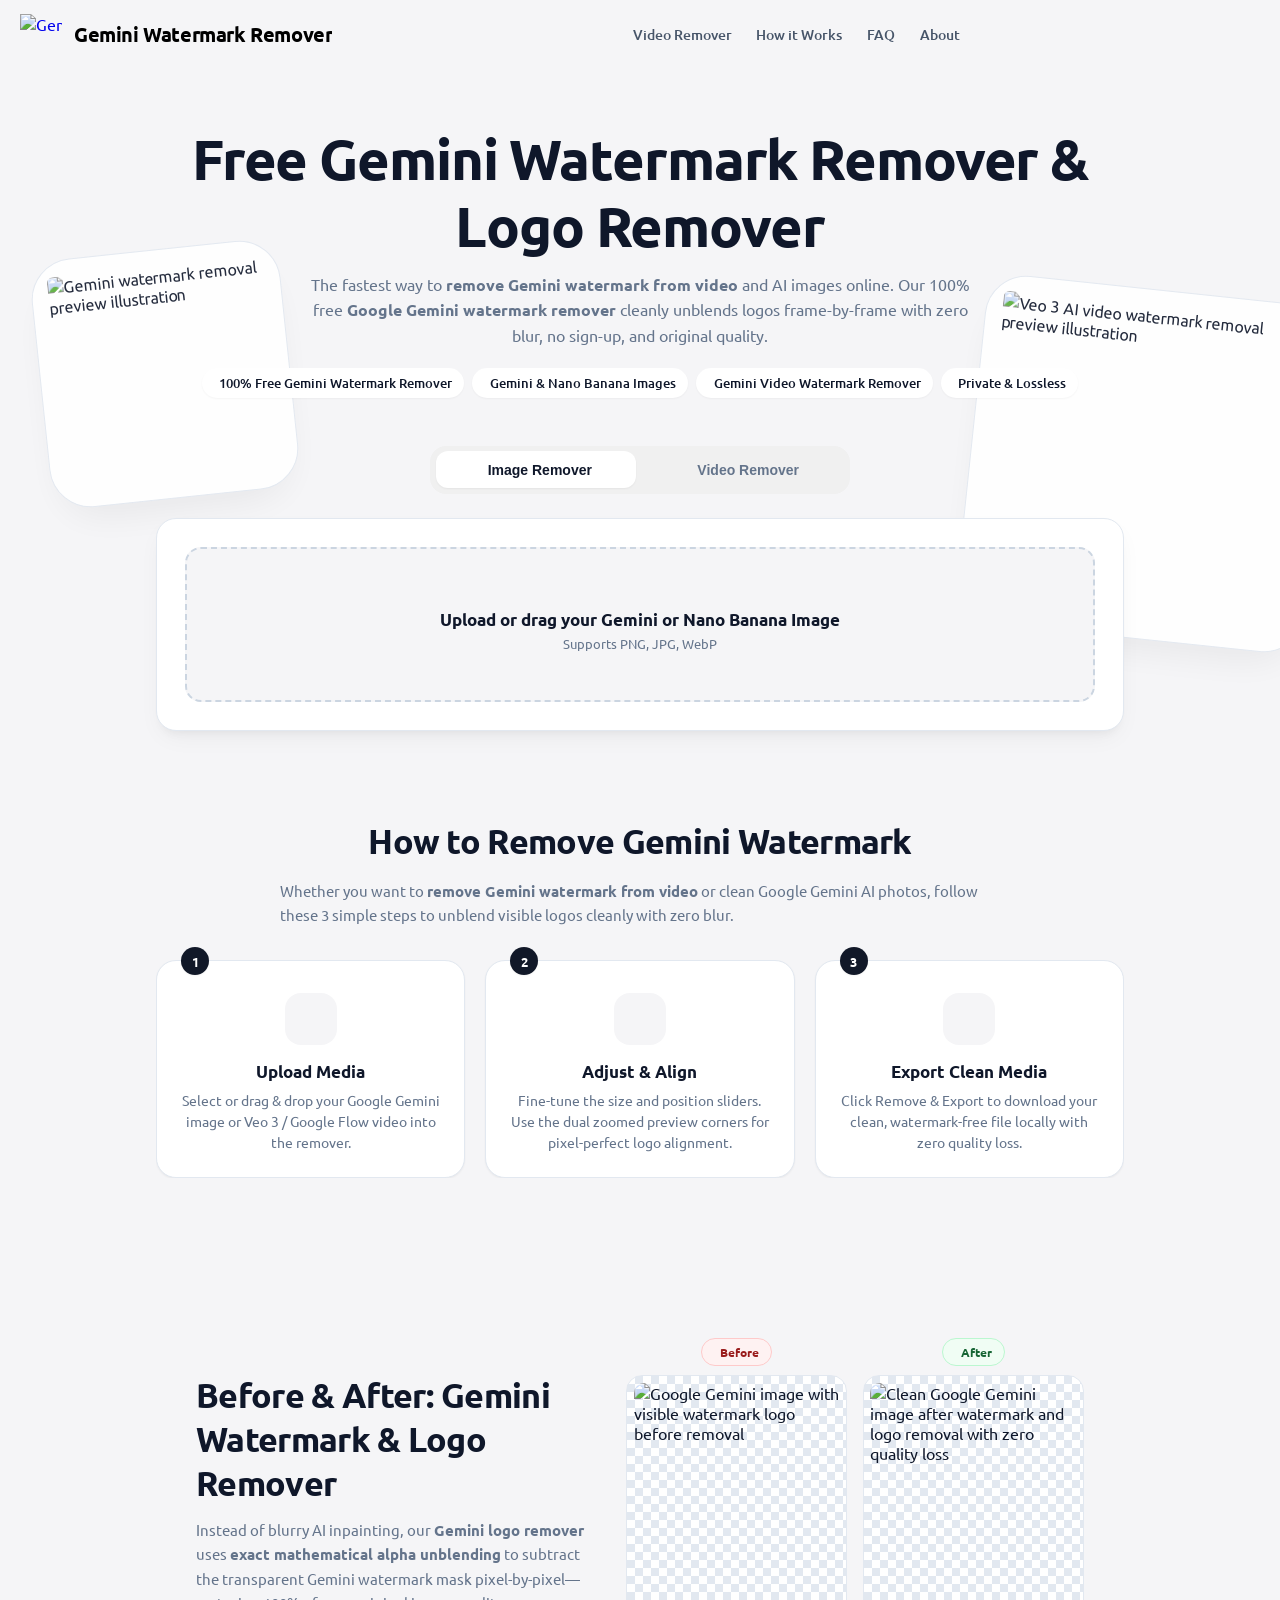
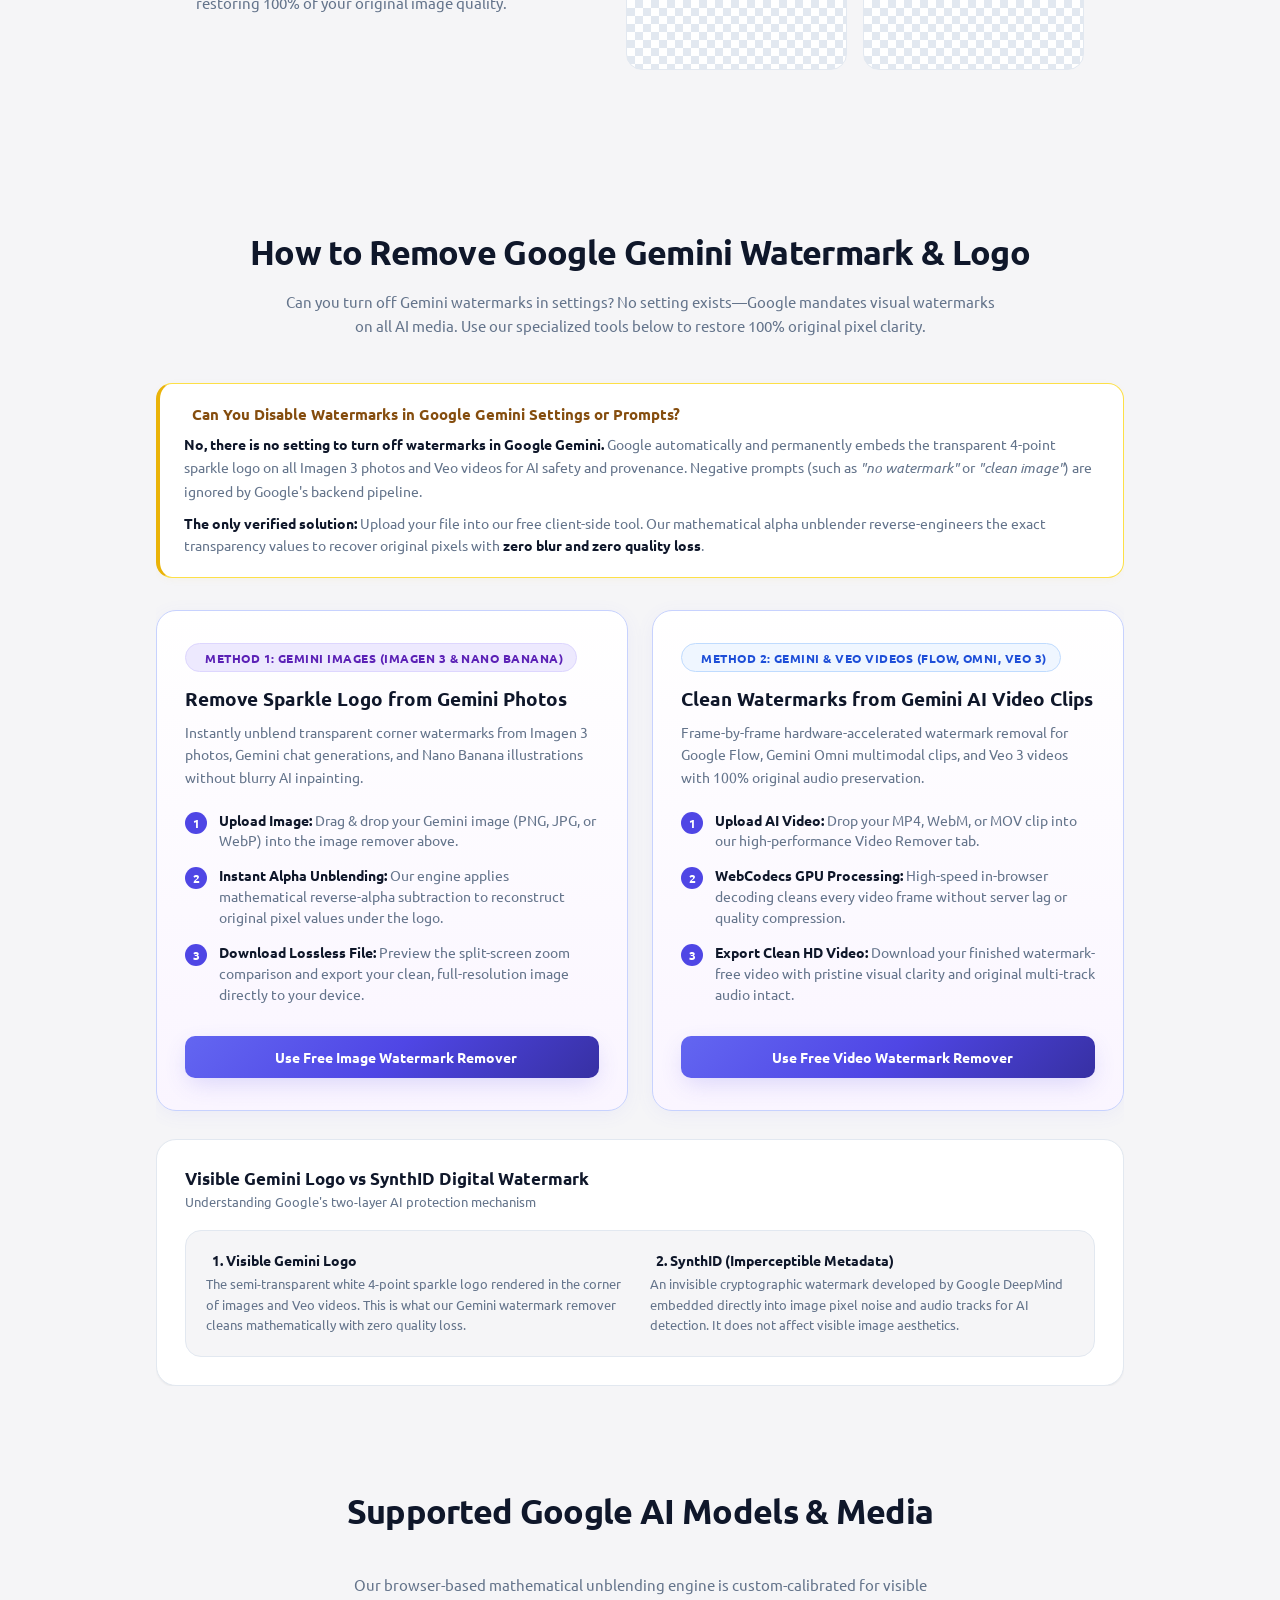
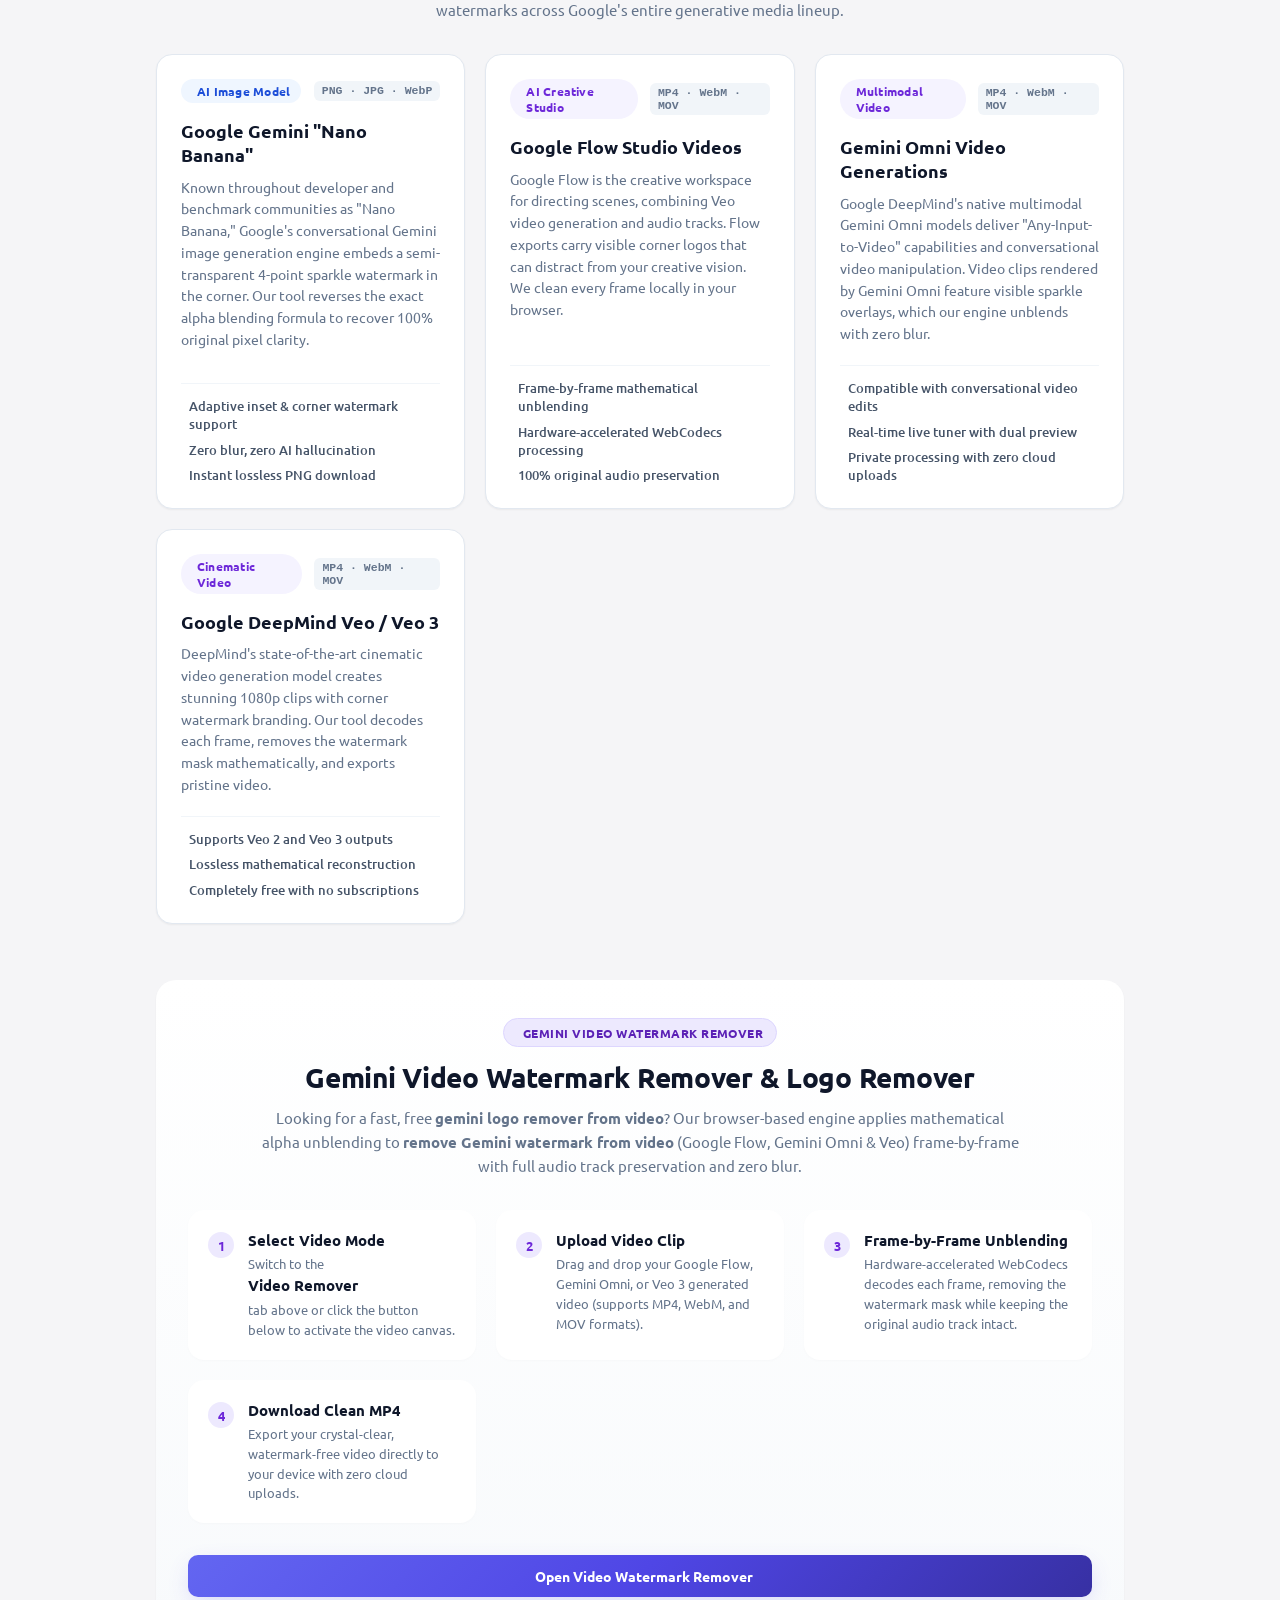
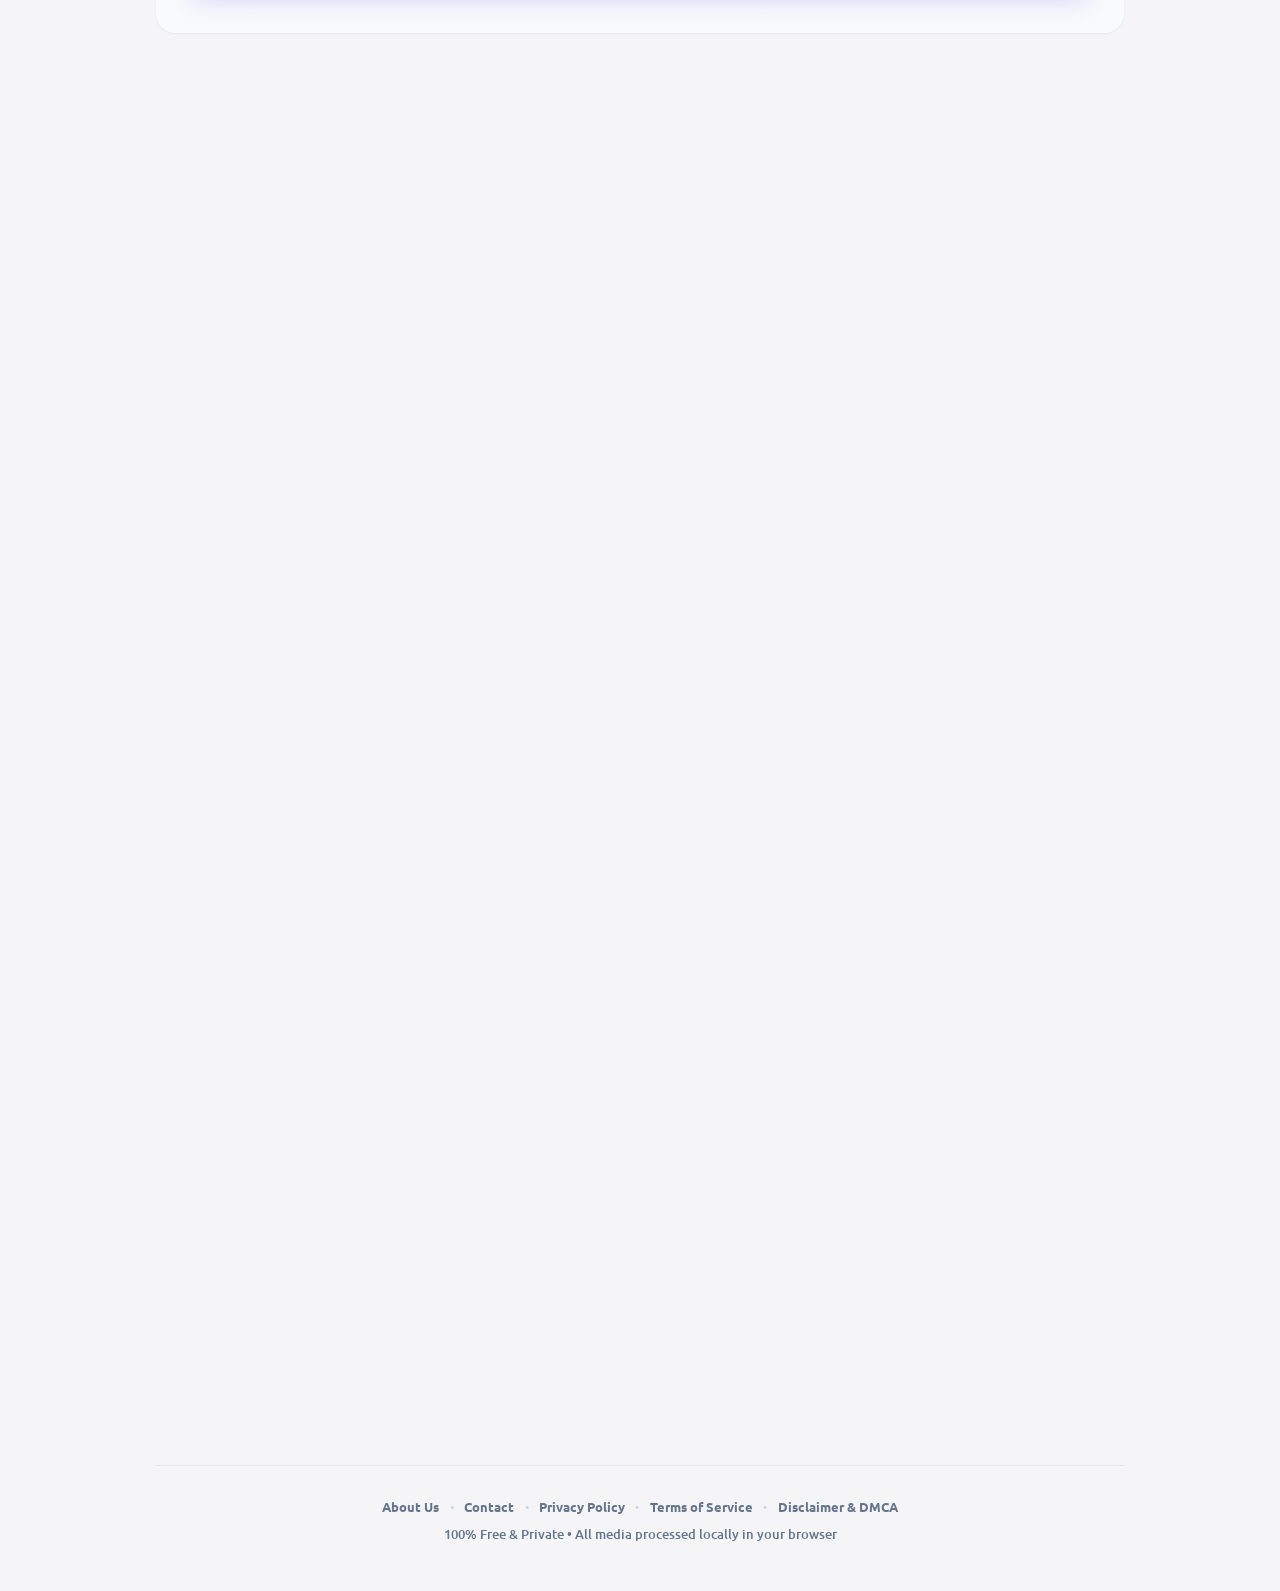
==== commit 3feb95ca: "feat: path tool implemented" ====
--- a/index.html
+++ b/index.html
@@ -24,19 +24,29 @@
   <link rel="manifest" href="./assets/site.webmanifest" />
 
 
+  <link rel="canonical" href="https://hey-om7.github.io/gemini-watermark-remover/" />
+
   <!-- Open Graph / Facebook -->
   <meta property="og:site_name" content="Gemini Watermark Remover" />
   <meta property="og:type" content="website" />
+  <meta property="og:url" content="https://hey-om7.github.io/gemini-watermark-remover/" />
   <meta property="og:title" content="Gemini Watermark Remover &amp; Logo Remover – Free Video &amp; Image Tool" />
   <meta property="og:description"
     content="Free Gemini watermark remover &amp; logo remover. Remove Google Gemini watermark from video and AI images online with zero blur, no sign-up, and original quality." />
+  <meta property="og:image" content="https://hey-om7.github.io/gemini-watermark-remover/assets/logo.webp" />
+  <meta property="og:image:width" content="1200" />
+  <meta property="og:image:height" content="630" />
+  <meta property="og:image:alt" content="Free Gemini Watermark Remover &amp; Logo Remover" />
   <meta property="og:locale" content="en_US" />
 
   <!-- Twitter -->
   <meta property="twitter:card" content="summary_large_image" />
+  <meta property="twitter:url" content="https://hey-om7.github.io/gemini-watermark-remover/" />
   <meta property="twitter:title" content="Gemini Watermark Remover &amp; Logo Remover – Free Video &amp; Image Tool" />
   <meta property="twitter:description"
     content="Free Gemini watermark remover &amp; logo remover. Remove Google Gemini watermark from video and AI images online with zero blur, no sign-up, and original quality." />
+  <meta property="twitter:image" content="https://hey-om7.github.io/gemini-watermark-remover/assets/logo.webp" />
+  <meta property="twitter:image:alt" content="Free Gemini Watermark Remover &amp; Logo Remover" />
 
   <!-- Structured Data (JSON-LD) -->
   <script type="application/ld+json">
@@ -84,14 +94,18 @@
         "Google Veo 3 Video Watermark Unblending with Audio Preservation",
         "Real-time Live Tuner with Dual Zoomed Previews & Model Presets",
         "100% Free with No File Limits and No Sign-up Required"
-      ]
+      ],
+      "url": "https://hey-om7.github.io/gemini-watermark-remover/",
+      "image": "https://hey-om7.github.io/gemini-watermark-remover/assets/logo.webp",
+      "screenshot": "https://hey-om7.github.io/gemini-watermark-remover/assets/after.webp"
     },
     {
       "@type": "WebSite",
       "name": "Gemini Watermark Remover",
       "alternateName": "Remove Gemini Watermark Online",
       "description": "Free online Gemini and Google Flow watermark remover for Gemini Omni videos, Veo clips, and Nano Banana AI images.",
-      "inLanguage": "en"
+      "inLanguage": "en",
+      "url": "https://hey-om7.github.io/gemini-watermark-remover/"
     },
     {
       "@type": "BreadcrumbList",
@@ -99,7 +113,8 @@
         {
           "@type": "ListItem",
           "position": 1,
-          "name": "Home"
+          "name": "Home",
+          "item": "https://hey-om7.github.io/gemini-watermark-remover/"
         }
       ]
     },
@@ -126,7 +141,8 @@
           "name": "Export Clean Media",
           "text": "Click Remove & Export to generate your watermark-free file locally in your browser with zero quality loss."
         }
-      ]
+      ],
+      "image": "https://hey-om7.github.io/gemini-watermark-remover/assets/logo.webp"
     },
     {
       "@type": "FAQPage",
@@ -456,6 +472,40 @@
           </p>
         </div>
 
+        <!-- Heal Tool (spot healing / patch) -->
+        <div class="paint-toolbar" id="img-heal-toolbar">
+          <div class="paint-toolbar-row">
+            <span class="tuner-preset-label">Heal Tool:</span>
+            <button type="button" class="btn-paint-tool" id="btn-img-heal-toggle">
+              <iconify-icon icon="ph:bandaids-bold"></iconify-icon> Heal brush
+            </button>
+            <label class="paint-brush-label">
+              Brush <span id="lbl-img-heal-brush">20px</span>
+              <input type="range" id="slider-img-heal-brush" min="2" max="80" step="1" value="20" />
+            </label>
+            <label class="paint-brush-label">
+              Zoom <span id="lbl-img-heal-zoom">100%</span>
+              <input type="range" id="slider-img-heal-zoom" min="100" max="400" step="25" value="100" />
+            </label>
+            <button type="button" class="btn btn-secondary text-xs" id="btn-img-heal-undo" disabled>
+              <iconify-icon icon="ph:arrow-u-up-left-bold"></iconify-icon> Undo heal
+            </button>
+            <button type="button" class="btn btn-secondary text-xs" id="btn-img-heal-reset" disabled>
+              <iconify-icon icon="ph:arrow-counter-clockwise"></iconify-icon> Reset heals
+            </button>
+          </div>
+          <p class="paint-hint" id="img-heal-hint">
+            Turn on the heal brush and paint over anything you want removed. When you release, the area is filled in from the surrounding texture. Use Zoom for small details and scroll inside the view to move around.
+          </p>
+          <div class="heal-viewport hidden" id="img-heal-viewport">
+            <div class="heal-stack" id="img-heal-stack">
+              <canvas id="img-heal-base"></canvas>
+              <canvas id="img-heal-overlay"></canvas>
+              <div class="heal-ring hidden" id="img-heal-ring"></div>
+            </div>
+          </div>
+        </div>
+
         <!-- Quick Select Model Presets -->
         <div class="tuner-preset-row">
           <span class="tuner-preset-label">Model Preset:</span>
--- a/style.css
+++ b/style.css
@@ -1064,6 +1064,59 @@
   color: var(--text-muted);
 }
 
+/* ── Heal Tool ── */
+#img-heal-toolbar {
+  padding-top: 0.75rem;
+  border-top: 1px dashed var(--bg-card-border);
+}
+
+.heal-viewport {
+  margin-top: 0.6rem;
+  max-height: 70vh;
+  overflow: auto;
+  border: 1px solid var(--bg-card-border);
+  border-radius: var(--radius-md);
+  background: rgba(0, 0, 0, 0.04);
+}
+
+.heal-viewport.busy {
+  cursor: progress;
+}
+
+.heal-stack {
+  position: relative;
+  width: 100%;
+  line-height: 0;
+}
+
+.heal-stack canvas {
+  display: block;
+  width: 100%;
+  height: auto;
+}
+
+#img-heal-overlay {
+  position: absolute;
+  inset: 0;
+  height: 100%;
+  opacity: 0.5;
+  cursor: none;
+  touch-action: none;
+}
+
+.heal-viewport.busy #img-heal-overlay {
+  cursor: progress;
+}
+
+.heal-ring {
+  position: absolute;
+  pointer-events: none;
+  border: 2px solid #ffffff;
+  box-shadow: 0 0 0 1px rgba(0, 0, 0, 0.65);
+  border-radius: 50%;
+  transform: translate(-50%, -50%);
+}
+
 canvas.paint-cursor {
   cursor: crosshair;
   touch-action: none;
